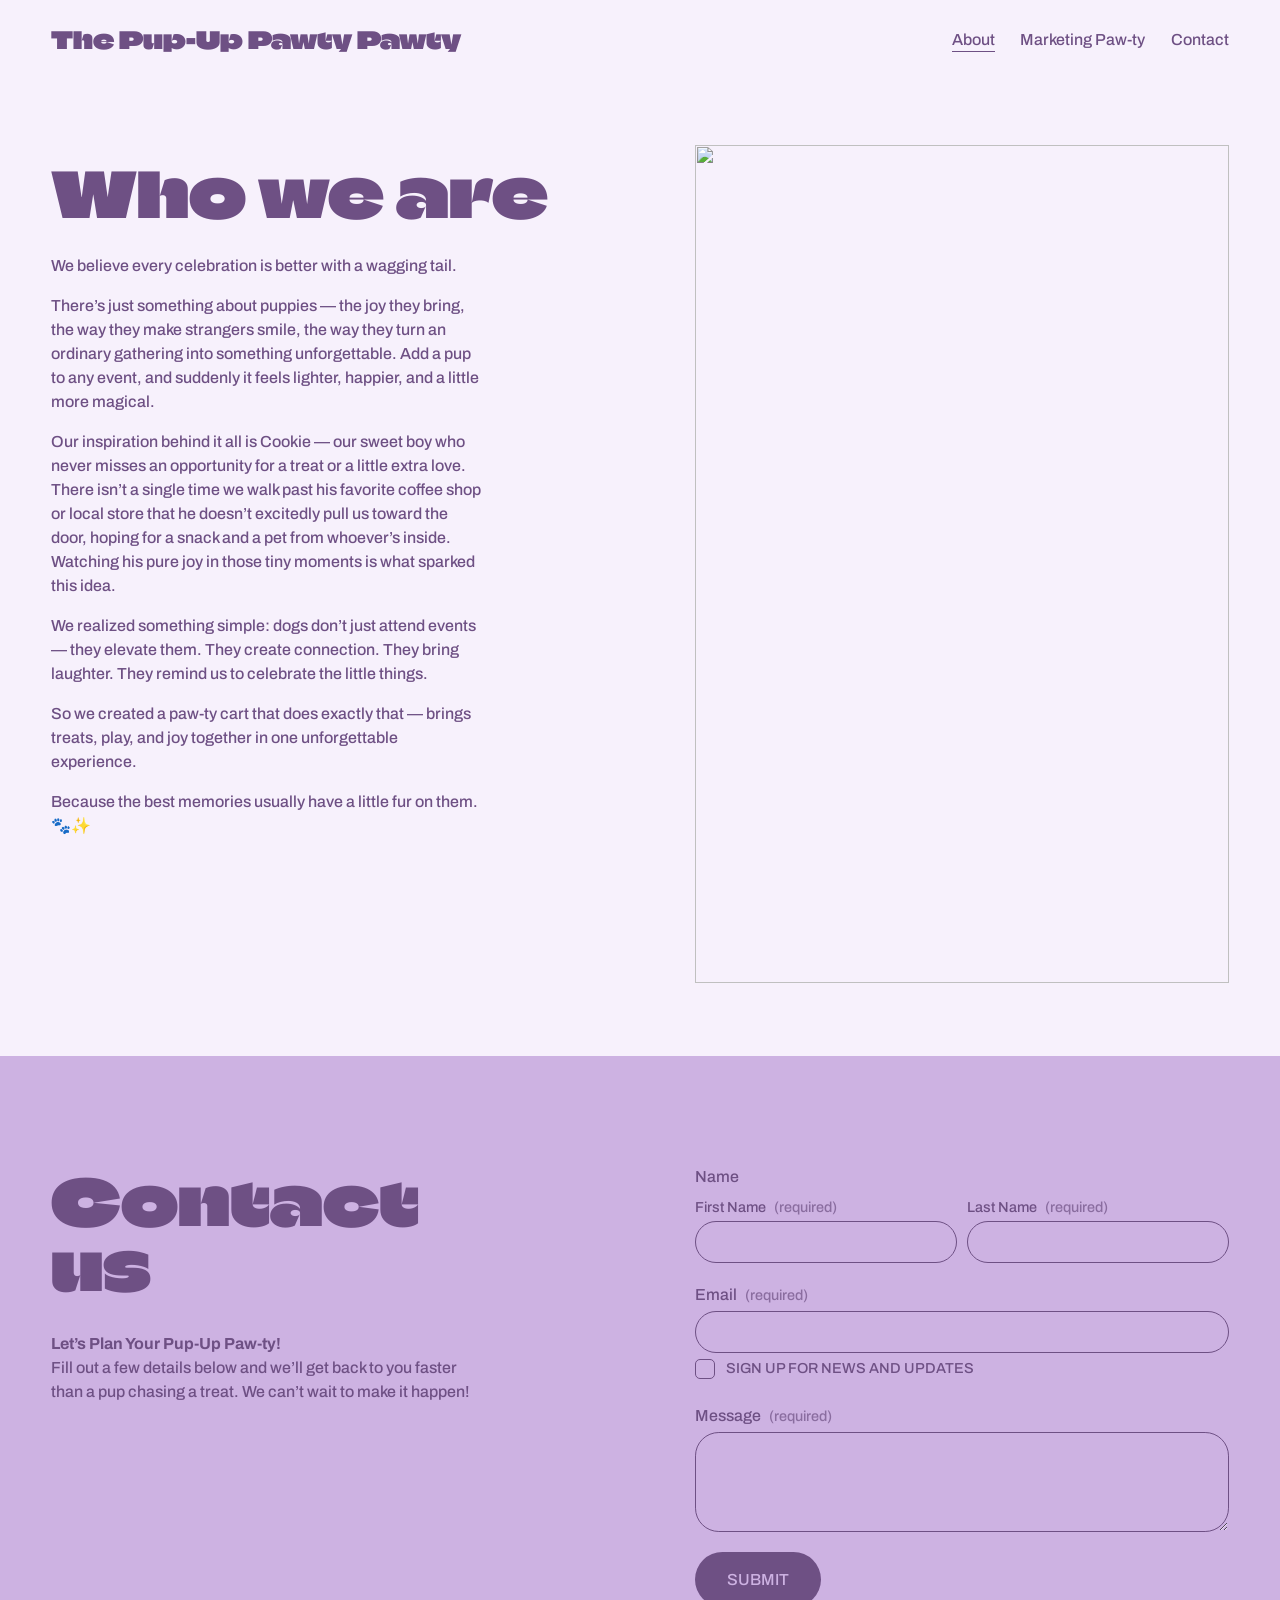
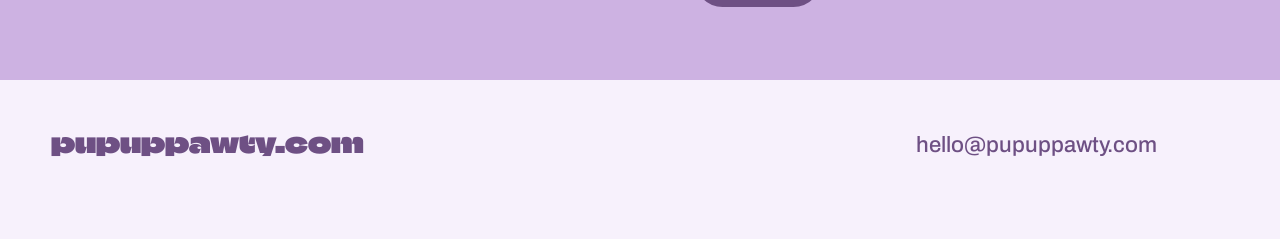
==== about.html @ 46853a44 "update email" ====
<!DOCTYPE html>
<html xmlns:og="http://opengraphprotocol.org/schema/" xmlns:fb="http://www.facebook.com/2008/fbml" lang="en-US" class="yui3-js-enabled js flexbox canvas canvastext webgl no-touch hashchange history draganddrop rgba hsla multiplebgs backgroundsize borderimage borderradius boxshadow textshadow opacity cssanimations csscolumns cssgradients cssreflections csstransforms no-csstransforms3d csstransitions video audio svg inlinesvg svgclippaths" style="scroll-behavior: smooth;">

<head>
  <meta http-equiv="Content-Type" content="text/html; charset=UTF-8">

  <meta name="viewport" content="width=device-width, initial-scale=1">
  <base href=".">

  <title>The Pup-Up Pawty Pawty | About</title>

  <meta property="og:site_name" content="The Pup-Up Pawty Pawty">
  <meta property="og:title" content="The Pup-Up Pawty Pawty | About">
  <meta property="og:url" content="https:/www.popuppawty.com/">
  <meta property="og:type" content="website">
  <meta property="og:description" content="Celebrate your pup with themed parties and packages that include treats, photo experiences, and entertainment. Perfect for memorable dog-friendly celebrations.">
  <meta itemprop="name" content="The Pup-Up Pawty Pawty | About">
  <meta itemprop="url" content="https:/www.popuppawty.com/">
  <meta itemprop="description" content="Celebrate your pup with themed parties and packages that include treats, photo experiences, and entertainment. Perfect for memorable dog-friendly celebrations.">
  <meta name="twitter:title" content="The Pup-Up Pawty Pawty | About">
  <meta name="twitter:url" content="https:/www.popuppawty.com/">
  <meta name="twitter:card" content="summary">
  <meta name="twitter:description" content="Celebrate your pup with themed parties and packages that include treats, photo experiences, and entertainment. Perfect for memorable dog-friendly celebrations.">
  <meta name="description" content="Celebrate your pup with themed parties and packages that include treats, 
photo experiences, and entertainment. Perfect for memorable dog-friendly 
celebrations.">
  <link rel="preconnect" href="https://fonts.googleapis.com">
  <link rel="preconnect" href="https://fonts.gstatic.com" crossorigin>

  <link rel="preconnect" href="https://fonts.gstatic.com/" crossorigin="">
  <link rel="stylesheet" href="https://fonts.googleapis.com/css2?family=Archivo:ital,wght@0,300;0,400;0,500;0,600;0,700;1,400&family=Climate+Crisis&display=swap">

  <link rel="stylesheet" type="text/css" href="css/style.css">
  <style>
    [touch-action="none"] {
      -ms-touch-action: none;
      touch-action: none;
    }

    [touch-action="auto"] {
      -ms-touch-action: auto;
      touch-action: auto;
    }

    [touch-action="pan-x"] {
      -ms-touch-action: pan-x;
      touch-action: pan-x;
    }

    [touch-action="pan-y"] {
      -ms-touch-action: pan-y;
      touch-action: pan-y;
    }

    [touch-action="pan-x pan-y"],
    [touch-action="pan-y pan-x"] {
      -ms-touch-action: pan-x pan-y;
      touch-action: pan-x pan-y;
    }
  </style>
  <link rel="stylesheet" type="text/css" href="original-css/0ad2da7799e592f4-min.en-US.css">
  <style id="forms-grecaptcha-badge-style">
    .grecaptcha-badge {
      visibility: hidden;
    }
  </style>
</head>

<body id="collection-699f78373f9091200d2ad31e" class="tweak-blog-alternating-side-by-side-width-full tweak-blog-alternating-side-by-side-image-aspect-ratio-11-square tweak-blog-alternating-side-by-side-text-alignment-left tweak-blog-alternating-side-by-side-read-more-style-show tweak-blog-alternating-side-by-side-image-text-alignment-middle tweak-blog-alternating-side-by-side-delimiter-bullet tweak-blog-alternating-side-by-side-meta-position-top tweak-blog-alternating-side-by-side-primary-meta-categories tweak-blog-alternating-side-by-side-secondary-meta-date tweak-blog-alternating-side-by-side-excerpt-show form-use-theme-colors form-field-style-outline form-field-shape-pill form-field-border-all form-field-checkbox-type-icon form-field-checkbox-fill-outline form-field-checkbox-color-inverted form-field-checkbox-shape-rounded form-field-checkbox-layout-fit form-field-radio-type-icon form-field-radio-fill-outline form-field-radio-color-inverted form-field-radio-shape-rounded form-field-radio-layout-fit form-field-survey-fill-outline form-field-survey-color-inverted form-field-survey-shape-rounded form-field-hover-focus-outline form-submit-button-style-label  tweak-global-animations-complexity-level-detailed tweak-global-animations-animation-style-fade tweak-global-animations-animation-type-none tweak-global-animations-animation-curve-ease tweak-blog-masonry-width-full tweak-blog-masonry-text-alignment-left tweak-blog-masonry-primary-meta-categories tweak-blog-masonry-secondary-meta-date tweak-blog-masonry-meta-position-top tweak-blog-masonry-read-more-style-show tweak-blog-masonry-delimiter-space tweak-blog-masonry-image-placement-above tweak-blog-masonry-excerpt-show tweak-portfolio-grid-overlay-width-full tweak-portfolio-grid-overlay-height-large tweak-portfolio-grid-overlay-image-aspect-ratio-11-square tweak-portfolio-grid-overlay-text-placement-center tweak-portfolio-grid-overlay-show-text-after-hover image-block-poster-text-alignment-left image-block-card-content-position-center image-block-card-text-alignment-left image-block-overlap-content-position-center image-block-overlap-text-alignment-left image-block-collage-content-position-center image-block-collage-text-alignment-left image-block-stack-text-alignment-left tweak-blog-single-column-width-full tweak-blog-single-column-text-alignment-left tweak-blog-single-column-image-placement-above tweak-blog-single-column-delimiter-bullet tweak-blog-single-column-read-more-style-show tweak-blog-single-column-primary-meta-categories tweak-blog-single-column-secondary-meta-date tweak-blog-single-column-meta-position-top tweak-blog-single-column-content-full-post header-width-full tweak-transparent-header  tweak-fixed-header-style-basic tweak-blog-item-width-medium tweak-blog-item-text-alignment-left tweak-blog-item-meta-position-above-title tweak-blog-item-show-categories tweak-blog-item-show-date   tweak-blog-item-delimiter-bullet tweak-blog-side-by-side-width-full tweak-blog-side-by-side-image-placement-left tweak-blog-side-by-side-image-aspect-ratio-11-square tweak-blog-side-by-side-primary-meta-categories tweak-blog-side-by-side-secondary-meta-date tweak-blog-side-by-side-meta-position-top tweak-blog-side-by-side-text-alignment-left tweak-blog-side-by-side-image-text-alignment-middle tweak-blog-side-by-side-read-more-style-show tweak-blog-side-by-side-delimiter-bullet tweak-blog-side-by-side-excerpt-show primary-button-style-solid primary-button-shape-pill secondary-button-style-outline secondary-button-shape-pill tertiary-button-style-outline tertiary-button-shape-underline tweak-events-stacked-width-full tweak-events-stacked-height-large  tweak-events-stacked-show-thumbnails tweak-events-stacked-thumbnail-size-32-standard tweak-events-stacked-date-style-with-text tweak-events-stacked-show-time tweak-events-stacked-show-location  tweak-events-stacked-show-excerpt  tweak-blog-basic-grid-width-inset tweak-blog-basic-grid-image-aspect-ratio-32-standard tweak-blog-basic-grid-text-alignment-center tweak-blog-basic-grid-delimiter-bullet tweak-blog-basic-grid-image-placement-above tweak-blog-basic-grid-read-more-style-show tweak-blog-basic-grid-primary-meta-categories tweak-blog-basic-grid-secondary-meta-date tweak-blog-basic-grid-excerpt-show tweak-portfolio-grid-basic-width-full tweak-portfolio-grid-basic-height-large tweak-portfolio-grid-basic-image-aspect-ratio-11-square tweak-portfolio-grid-basic-text-alignment-left tweak-portfolio-grid-basic-hover-effect-fade header-overlay-alignment-center tweak-portfolio-index-background-link-format-stacked tweak-portfolio-index-background-width-full tweak-portfolio-index-background-height-large  tweak-portfolio-index-background-vertical-alignment-middle tweak-portfolio-index-background-horizontal-alignment-center tweak-portfolio-index-background-delimiter-none tweak-portfolio-index-background-animation-type-fade tweak-portfolio-index-background-animation-duration-medium tweak-portfolio-hover-follow-layout-inline  tweak-portfolio-hover-follow-delimiter-bullet tweak-portfolio-hover-follow-animation-type-fade tweak-portfolio-hover-follow-animation-duration-fast tweak-portfolio-hover-static-layout-inline tweak-portfolio-hover-static-front tweak-portfolio-hover-static-delimiter-hyphen tweak-portfolio-hover-static-animation-type-fade tweak-portfolio-hover-static-animation-duration-fast hide-opentable-icons opentable-style-dark tweak-product-quick-view-button-style-floating tweak-product-quick-view-button-position-bottom tweak-product-quick-view-lightbox-excerpt-display-truncate tweak-product-quick-view-lightbox-show-arrows tweak-product-quick-view-lightbox-show-close-button tweak-product-quick-view-lightbox-controls-weight-light native-currency-code-usd collection-699f78373f9091200d2ad31e collection-type-page collection-layout-default mobile-style-available sqs-seven-one
      
        
          
            
              
            
          
        
      
     seven-one-global-animations" tabindex="-1" data-animation-state="booted">
  <div id="siteWrapper" class="clearfix site-wrapper">

    <div id="floatingCart" class="floating-cart hidden">
      <a href="#" class="icon icon--stroke icon--fill icon--cart sqs-custom-cart">
        <span class="Cart-inner">




          <svg class="icon icon--cart" width="144" height="125" viewBox="0 0 144 125">
            <path
              d="M4.69551 0.000432948C2.10179 0.000432948 0 2.09856 0 4.68769C0 7.27686 2.10183 9.37496 4.69551 9.37496H23.43C31.2022 28.5892 38.8567 47.8378 46.5654 67.089L39.4737 84.129C38.8799 85.5493 39.0464 87.2634 39.905 88.5418C40.7622 89.8216 42.2856 90.6283 43.8271 90.6232H122.088C124.568 90.658 126.85 88.4129 126.85 85.9359C126.85 83.4589 124.569 81.214 122.088 81.2487H50.8702L54.9305 71.5802L130.306 65.5745C132.279 65.4199 134.064 63.8849 134.512 61.9608L143.903 21.337C144.518 18.6009 142.114 15.6147 139.306 15.624H36.0522L30.9654 2.92939C30.2682 1.21146 28.4698 0 26.612 0L4.69551 0.000432948ZM39.8152 24.9999H133.385L126.097 56.5426L54.7339 62.2067L39.8152 24.9999ZM59.4777 93.75C50.8885 93.75 43.8252 100.801 43.8252 109.375C43.8252 117.949 50.8885 125 59.4777 125C68.0669 125 75.1301 117.949 75.1301 109.375C75.1301 100.801 68.0669 93.75 59.4777 93.75ZM106.433 93.75C97.8436 93.75 90.7803 100.801 90.7803 109.375C90.7803 117.949 97.8436 125 106.433 125C115.022 125 122.085 117.949 122.085 109.375C122.085 100.801 115.022 93.75 106.433 93.75ZM59.4777 103.125C62.9906 103.125 65.7378 105.867 65.7378 109.374C65.7378 112.88 62.9905 115.623 59.4777 115.623C55.9647 115.623 53.2175 112.88 53.2175 109.374C53.2175 105.867 55.9649 103.125 59.4777 103.125ZM106.433 103.125C109.946 103.125 112.693 105.867 112.693 109.374C112.693 112.88 109.946 115.623 106.433 115.623C102.92 115.623 100.173 112.88 100.173 109.374C100.173 105.867 102.92 103.125 106.433 103.125Z">
            </path>
          </svg>


          <div class="legacy-cart icon-cart-quantity">
            <span class="sqs-cart-quantity">0</span>
          </div>
        </span>
      </a>
    </div>















    <header data-test="header" id="header" class="
      
        
          light
        
      
      header theme-col--primary
    " data-section-theme="light" data-controller="Header" data-current-styles="{
&quot;layout&quot;: &quot;navRight&quot;,
&quot;action&quot;: {
&quot;href&quot;: &quot;/appointments&quot;,
&quot;buttonText&quot;: &quot;Book now&quot;,
&quot;newWindow&quot;: false
},
&quot;showSocial&quot;: false,
&quot;socialOptions&quot;: {
&quot;socialBorderShape&quot;: &quot;none&quot;,
&quot;socialBorderStyle&quot;: &quot;outline&quot;,
&quot;socialBorderThickness&quot;: {
&quot;unit&quot;: &quot;px&quot;,
&quot;value&quot;: 1.0
}
},
&quot;menuOverlayAnimation&quot;: &quot;fade&quot;,
&quot;cartStyle&quot;: &quot;text&quot;,
&quot;cartText&quot;: &quot;Cart&quot;,
&quot;showEmptyCartState&quot;: false,
&quot;cartOptions&quot;: {
&quot;iconType&quot;: &quot;stroke-9&quot;,
&quot;cartBorderShape&quot;: &quot;none&quot;,
&quot;cartBorderStyle&quot;: &quot;outline&quot;,
&quot;cartBorderThickness&quot;: {
&quot;unit&quot;: &quot;px&quot;,
&quot;value&quot;: 1.0
}
},
&quot;showButton&quot;: false,
&quot;showCart&quot;: false,
&quot;showAccountLogin&quot;: false,
&quot;headerStyle&quot;: &quot;dynamic&quot;,
&quot;languagePicker&quot;: {
&quot;enabled&quot;: false,
&quot;iconEnabled&quot;: false,
&quot;iconType&quot;: &quot;globe&quot;,
&quot;flagShape&quot;: &quot;shiny&quot;,
&quot;languageFlags&quot;: [ ]
},
&quot;iconOptions&quot;: {
&quot;desktopDropdownIconOptions&quot;: {
&quot;size&quot;: {
&quot;unit&quot;: &quot;em&quot;,
&quot;value&quot;: 1.0
},
&quot;iconSpacing&quot;: {
&quot;unit&quot;: &quot;em&quot;,
&quot;value&quot;: 0.35
},
&quot;strokeWidth&quot;: {
&quot;unit&quot;: &quot;px&quot;,
&quot;value&quot;: 1.0
},
&quot;endcapType&quot;: &quot;square&quot;,
&quot;folderDropdownIcon&quot;: &quot;none&quot;,
&quot;languagePickerIcon&quot;: &quot;openArrowHead&quot;
},
&quot;mobileDropdownIconOptions&quot;: {
&quot;size&quot;: {
&quot;unit&quot;: &quot;em&quot;,
&quot;value&quot;: 1.0
},
&quot;iconSpacing&quot;: {
&quot;unit&quot;: &quot;em&quot;,
&quot;value&quot;: 0.15
},
&quot;strokeWidth&quot;: {
&quot;unit&quot;: &quot;px&quot;,
&quot;value&quot;: 0.5
},
&quot;endcapType&quot;: &quot;square&quot;,
&quot;folderDropdownIcon&quot;: &quot;openArrowHead&quot;,
&quot;languagePickerIcon&quot;: &quot;openArrowHead&quot;
}
},
&quot;mobileOptions&quot;: {
&quot;layout&quot;: &quot;logoLeftNavRight&quot;,
&quot;menuIconOptions&quot;: {
&quot;style&quot;: &quot;doubleLineHamburger&quot;,
&quot;thickness&quot;: {
&quot;unit&quot;: &quot;px&quot;,
&quot;value&quot;: 1.0
}
}
},
&quot;solidOptions&quot;: {
&quot;headerOpacity&quot;: {
&quot;unit&quot;: &quot;%&quot;,
&quot;value&quot;: 100.0
},
&quot;blurBackground&quot;: {
&quot;enabled&quot;: false,
&quot;blurRadius&quot;: {
&quot;unit&quot;: &quot;px&quot;,
&quot;value&quot;: 12.0
}
}
},
&quot;gradientOptions&quot;: {
&quot;gradientType&quot;: &quot;faded&quot;,
&quot;headerOpacity&quot;: {
&quot;unit&quot;: &quot;%&quot;,
&quot;value&quot;: 90.0
},
&quot;blurBackground&quot;: {
&quot;enabled&quot;: false,
&quot;blurRadius&quot;: {
&quot;unit&quot;: &quot;px&quot;,
&quot;value&quot;: 12.0
}
}
},
&quot;dropShadowOptions&quot;: {
&quot;enabled&quot;: false,
&quot;blur&quot;: {
&quot;unit&quot;: &quot;px&quot;,
&quot;value&quot;: 12.0
},
&quot;spread&quot;: {
&quot;unit&quot;: &quot;px&quot;,
&quot;value&quot;: 0.0
},
&quot;distance&quot;: {
&quot;unit&quot;: &quot;px&quot;,
&quot;value&quot;: 12.0
}
},
&quot;borderOptions&quot;: {
&quot;enabled&quot;: false,
&quot;position&quot;: &quot;allSides&quot;,
&quot;thickness&quot;: {
&quot;unit&quot;: &quot;px&quot;,
&quot;value&quot;: 4.0
}
},
&quot;showPromotedElement&quot;: false,
&quot;buttonVariant&quot;: &quot;primary&quot;,
&quot;blurBackground&quot;: {
&quot;enabled&quot;: false,
&quot;blurRadius&quot;: {
&quot;unit&quot;: &quot;px&quot;,
&quot;value&quot;: 12.0
}
},
&quot;headerOpacity&quot;: {
&quot;unit&quot;: &quot;%&quot;,
&quot;value&quot;: 100.0
}
}" data-section-id="header" data-header-style="dynamic" data-language-picker="{
&quot;enabled&quot;: false,
&quot;iconEnabled&quot;: false,
&quot;iconType&quot;: &quot;globe&quot;,
&quot;flagShape&quot;: &quot;shiny&quot;,
&quot;languageFlags&quot;: [ ]
}" data-first-focusable-element="" tabindex="-1" style="
      
      
      
      
      
      
    " data-controllers-bound="Header">
      <svg style="display:none" viewBox="0 0 22 22" xmlns="http://www.w3.org/2000/svg">
        <symbol id="circle">
          <path d="M11.5 17C14.5376 17 17 14.5376 17 11.5C17 8.46243 14.5376 6 11.5 6C8.46243 6 6 8.46243 6 11.5C6 14.5376 8.46243 17 11.5 17Z" fill="none"></path>
        </symbol>

        <symbol id="circleFilled">
          <path d="M11.5 17C14.5376 17 17 14.5376 17 11.5C17 8.46243 14.5376 6 11.5 6C8.46243 6 6 8.46243 6 11.5C6 14.5376 8.46243 17 11.5 17Z"></path>
        </symbol>

        <symbol id="dash">
          <path d="M11 11H19H3"></path>
        </symbol>

        <symbol id="squareFilled">
          <rect x="6" y="6" width="11" height="11"></rect>
        </symbol>

        <symbol id="square">
          <rect x="7" y="7" width="9" height="9" fill="none" stroke="inherit"></rect>
        </symbol>

        <symbol id="plus">
          <path d="M11 3V19"></path>
          <path d="M19 11L3 11"></path>
        </symbol>

        <symbol id="closedArrow">
          <path d="M11 11V2M11 18.1797L17 11.1477L5 11.1477L11 18.1797Z" fill="none"></path>
        </symbol>

        <symbol id="closedArrowFilled">
          <path d="M11 11L11 2" stroke="inherit" fill="none"></path>
          <path fill-rule="evenodd" clip-rule="evenodd" d="M2.74695 9.38428L19.038 9.38428L10.8925 19.0846L2.74695 9.38428Z" stroke-width="1"></path>
        </symbol>

        <symbol id="closedArrowHead" viewBox="0 0 22 22" xmlns="http://www.w3.org/2000/symbol">
          <path d="M18 7L11 15L4 7L18 7Z" fill="none" stroke="inherit"></path>
        </symbol>


        <symbol id="closedArrowHeadFilled" viewBox="0 0 22 22" xmlns="http://www.w3.org/2000/symbol">
          <path d="M18.875 6.5L11 15.5L3.125 6.5L18.875 6.5Z"></path>
        </symbol>

        <symbol id="openArrow">
          <path d="M11 18.3591L11 3" stroke="inherit" fill="none"></path>
          <path d="M18 11.5L11 18.5L4 11.5" stroke="inherit" fill="none"></path>
        </symbol>

        <symbol id="openArrowHead">
          <path d="M18 7L11 14L4 7" fill="none"></path>
        </symbol>

        <symbol id="pinchedArrow">
          <path d="M11 17.3591L11 2" fill="none"></path>
          <path d="M2 11C5.85455 12.2308 8.81818 14.9038 11 18C13.1818 14.8269 16.1455 12.1538 20 11" fill="none"></path>
        </symbol>

        <symbol id="pinchedArrowFilled">
          <path d="M11.05 10.4894C7.04096 8.73759 1.05005 8 1.05005 8C6.20459 11.3191 9.41368 14.1773 11.05 21C12.6864 14.0851 15.8955 11.227 21.05 8C21.05 8 15.0591 8.73759 11.05 10.4894Z" stroke-width="1"></path>
          <path d="M11 11L11 1" fill="none"></path>
        </symbol>

        <symbol id="pinchedArrowHead">
          <path d="M2 7.24091C5.85455 8.40454 8.81818 10.9318 11 13.8591C13.1818 10.8591 16.1455 8.33181 20 7.24091" fill="none"></path>
        </symbol>

        <symbol id="pinchedArrowHeadFilled">
          <path d="M11.05 7.1591C7.04096 5.60456 1.05005 4.95001 1.05005 4.95001C6.20459 7.89547 9.41368 10.4318 11.05 16.4864C12.6864 10.35 15.8955 7.81365 21.05 4.95001C21.05 4.95001 15.0591 5.60456 11.05 7.1591Z"></path>
        </symbol>

      </svg>

      <div class="sqs-announcement-bar-dropzone"></div>

      <div class="header-announcement-bar-wrapper">

        <a href="./about.html#page" class="header-skip-link sqs-button-element--primary">
          Skip to Content
        </a>



        <style>
          @supports (-webkit-backdrop-filter: none) or (backdrop-filter: none) {
            .header-blur-background {}
          }
        </style>
        <div class="header-border" data-header-style="dynamic" data-header-border="false" data-test="header-border" style="




"></div>
        <div class="header-dropshadow" data-header-style="dynamic" data-header-dropshadow="false" data-test="header-dropshadow" style=""></div>



        <div class="header-inner container--fluid
        
        
        
         header-mobile-layout-logo-left-nav-right
        
        
        
        
        
        
         header-layout-nav-right
        
        
        
        
        
        
        
        
        " data-test="header-inner">
          <!-- Background -->
          <div class="header-background theme-bg--primary"></div>

          <div class="header-display-desktop" data-content-field="site-title">













            <!-- Social -->



            <!-- Title and nav wrapper -->
            <div class="header-title-nav-wrapper">






              <!-- Title -->

              <div class="
                      header-title
                      
                    " data-animation-role="header-element">

                <div class="header-title-text">
                  <a id="site-title" href="./index.html" data-animation-role="header-element">The Pup-Up Pawty Pawty</a>
                </div>


              </div>



              <!-- Nav -->
              <div class="header-nav">
                <div class="header-nav-wrapper">
                  <nav class="header-nav-list">




                    <div class="header-nav-item header-nav-item--collection header-nav-item--active">
                      <a href="./about.html" data-animation-role="header-element" aria-current="page">
                        About
                      </a>
                    </div>






                    <div class="header-nav-item header-nav-item--collection">
                      <a href="./marketing.html" data-animation-role="header-element">
                        Marketing Paw-ty
                      </a>
                    </div>






                    <div class="header-nav-item header-nav-item--collection">
                      <a href="./contact.html" data-animation-role="header-element">
                        Contact
                      </a>
                    </div>






                  </nav>
                </div>
              </div>


            </div>


            <!-- Actions -->
            <div class="header-actions header-actions--right">











              <div class="showOnMobile">

              </div>


              <div class="showOnDesktop">

              </div>


            </div>




            <style>
              .top-bun,
              .patty,
              .bottom-bun {
                height: 1px;
              }
            </style>

            <!-- Burger -->
            <div class="header-burger

  menu-overlay-does-not-have-visible-non-navigation-items


  
  no-actions
  
" data-animation-role="header-element">
              <button class="header-burger-btn burger" data-test="header-burger">
                <span class="js-header-burger-open-title visually-hidden">Open Menu</span>
                <span hidden="" class="js-header-burger-close-title visually-hidden">Close Menu</span>
                <div class="burger-box">
                  <div class="burger-inner header-menu-icon-doubleLineHamburger">
                    <div class="top-bun"></div>
                    <div class="patty"></div>
                    <div class="bottom-bun"></div>
                  </div>
                </div>
              </button>
            </div>







          </div>
          <div class="header-display-mobile" data-content-field="site-title">


            <!-- Social -->



            <!-- Title and nav wrapper -->
            <div class="header-title-nav-wrapper">






              <!-- Title -->

              <div class="
                      header-title
                      
                    " data-animation-role="header-element">

                <div class="header-title-text">
                  <a id="site-title" href="./index.html" data-animation-role="header-element">The Pup-Up Pawty Pawty</a>
                </div>


              </div>



              <!-- Nav -->
              <div class="header-nav">
                <div class="header-nav-wrapper">
                  <nav class="header-nav-list">




                    <div class="header-nav-item header-nav-item--collection header-nav-item--active">
                      <a href="./about.html" data-animation-role="header-element" aria-current="page">
                        About
                      </a>
                    </div>






                    <div class="header-nav-item header-nav-item--collection">
                      <a href="./marketing.html" data-animation-role="header-element">
                        Marketing Paw-ty
                      </a>
                    </div>






                    <div class="header-nav-item header-nav-item--collection">
                      <a href="./contact.html" data-animation-role="header-element">
                        Contact
                      </a>
                    </div>






                  </nav>
                </div>
              </div>


            </div>


            <!-- Actions -->
            <div class="header-actions header-actions--right">











              <div class="showOnMobile">

              </div>


              <div class="showOnDesktop">

              </div>


            </div>




            <style>
              .top-bun,
              .patty,
              .bottom-bun {
                height: 1px;
              }
            </style>

            <!-- Burger -->
            <div class="header-burger

  menu-overlay-does-not-have-visible-non-navigation-items


  
  no-actions
  
" data-animation-role="header-element">
              <button class="header-burger-btn burger" data-test="header-burger">
                <span class="js-header-burger-open-title visually-hidden">Open Menu</span>
                <span hidden="" class="js-header-burger-close-title visually-hidden">Close Menu</span>
                <div class="burger-box">
                  <div class="burger-inner header-menu-icon-doubleLineHamburger">
                    <div class="top-bun"></div>
                    <div class="patty"></div>
                    <div class="bottom-bun"></div>
                  </div>
                </div>
              </button>
            </div>






          </div>
        </div>
      </div>
      <!-- (Mobile) Menu Navigation -->
      <div class="header-menu header-menu--folder-list
      
      
      
      
      
      " data-section-theme="" data-current-styles="{
&quot;layout&quot;: &quot;navRight&quot;,
&quot;action&quot;: {
&quot;href&quot;: &quot;/appointments&quot;,
&quot;buttonText&quot;: &quot;Book now&quot;,
&quot;newWindow&quot;: false
},
&quot;showSocial&quot;: false,
&quot;socialOptions&quot;: {
&quot;socialBorderShape&quot;: &quot;none&quot;,
&quot;socialBorderStyle&quot;: &quot;outline&quot;,
&quot;socialBorderThickness&quot;: {
&quot;unit&quot;: &quot;px&quot;,
&quot;value&quot;: 1.0
}
},
&quot;menuOverlayAnimation&quot;: &quot;fade&quot;,
&quot;cartStyle&quot;: &quot;text&quot;,
&quot;cartText&quot;: &quot;Cart&quot;,
&quot;showEmptyCartState&quot;: false,
&quot;cartOptions&quot;: {
&quot;iconType&quot;: &quot;stroke-9&quot;,
&quot;cartBorderShape&quot;: &quot;none&quot;,
&quot;cartBorderStyle&quot;: &quot;outline&quot;,
&quot;cartBorderThickness&quot;: {
&quot;unit&quot;: &quot;px&quot;,
&quot;value&quot;: 1.0
}
},
&quot;showButton&quot;: false,
&quot;showCart&quot;: false,
&quot;showAccountLogin&quot;: false,
&quot;headerStyle&quot;: &quot;dynamic&quot;,
&quot;languagePicker&quot;: {
&quot;enabled&quot;: false,
&quot;iconEnabled&quot;: false,
&quot;iconType&quot;: &quot;globe&quot;,
&quot;flagShape&quot;: &quot;shiny&quot;,
&quot;languageFlags&quot;: [ ]
},
&quot;iconOptions&quot;: {
&quot;desktopDropdownIconOptions&quot;: {
&quot;size&quot;: {
&quot;unit&quot;: &quot;em&quot;,
&quot;value&quot;: 1.0
},
&quot;iconSpacing&quot;: {
&quot;unit&quot;: &quot;em&quot;,
&quot;value&quot;: 0.35
},
&quot;strokeWidth&quot;: {
&quot;unit&quot;: &quot;px&quot;,
&quot;value&quot;: 1.0
},
&quot;endcapType&quot;: &quot;square&quot;,
&quot;folderDropdownIcon&quot;: &quot;none&quot;,
&quot;languagePickerIcon&quot;: &quot;openArrowHead&quot;
},
&quot;mobileDropdownIconOptions&quot;: {
&quot;size&quot;: {
&quot;unit&quot;: &quot;em&quot;,
&quot;value&quot;: 1.0
},
&quot;iconSpacing&quot;: {
&quot;unit&quot;: &quot;em&quot;,
&quot;value&quot;: 0.15
},
&quot;strokeWidth&quot;: {
&quot;unit&quot;: &quot;px&quot;,
&quot;value&quot;: 0.5
},
&quot;endcapType&quot;: &quot;square&quot;,
&quot;folderDropdownIcon&quot;: &quot;openArrowHead&quot;,
&quot;languagePickerIcon&quot;: &quot;openArrowHead&quot;
}
},
&quot;mobileOptions&quot;: {
&quot;layout&quot;: &quot;logoLeftNavRight&quot;,
&quot;menuIconOptions&quot;: {
&quot;style&quot;: &quot;doubleLineHamburger&quot;,
&quot;thickness&quot;: {
&quot;unit&quot;: &quot;px&quot;,
&quot;value&quot;: 1.0
}
}
},
&quot;solidOptions&quot;: {
&quot;headerOpacity&quot;: {
&quot;unit&quot;: &quot;%&quot;,
&quot;value&quot;: 100.0
},
&quot;blurBackground&quot;: {
&quot;enabled&quot;: false,
&quot;blurRadius&quot;: {
&quot;unit&quot;: &quot;px&quot;,
&quot;value&quot;: 12.0
}
}
},
&quot;gradientOptions&quot;: {
&quot;gradientType&quot;: &quot;faded&quot;,
&quot;headerOpacity&quot;: {
&quot;unit&quot;: &quot;%&quot;,
&quot;value&quot;: 90.0
},
&quot;blurBackground&quot;: {
&quot;enabled&quot;: false,
&quot;blurRadius&quot;: {
&quot;unit&quot;: &quot;px&quot;,
&quot;value&quot;: 12.0
}
}
},
&quot;dropShadowOptions&quot;: {
&quot;enabled&quot;: false,
&quot;blur&quot;: {
&quot;unit&quot;: &quot;px&quot;,
&quot;value&quot;: 12.0
},
&quot;spread&quot;: {
&quot;unit&quot;: &quot;px&quot;,
&quot;value&quot;: 0.0
},
&quot;distance&quot;: {
&quot;unit&quot;: &quot;px&quot;,
&quot;value&quot;: 12.0
}
},
&quot;borderOptions&quot;: {
&quot;enabled&quot;: false,
&quot;position&quot;: &quot;allSides&quot;,
&quot;thickness&quot;: {
&quot;unit&quot;: &quot;px&quot;,
&quot;value&quot;: 4.0
}
},
&quot;showPromotedElement&quot;: false,
&quot;buttonVariant&quot;: &quot;primary&quot;,
&quot;blurBackground&quot;: {
&quot;enabled&quot;: false,
&quot;blurRadius&quot;: {
&quot;unit&quot;: &quot;px&quot;,
&quot;value&quot;: 12.0
}
},
&quot;headerOpacity&quot;: {
&quot;unit&quot;: &quot;%&quot;,
&quot;value&quot;: 100.0
}
}" data-section-id="overlay-nav" data-show-account-login="false" data-test="header-menu" style="padding-top: 108.766px;">
        <div class="header-menu-bg theme-bg--primary"></div>
        <div class="header-menu-nav">
          <nav class="header-menu-nav-list">

            <div data-folder="root" class="header-menu-nav-folder header-menu-nav-folder--active">
              <div class="header-menu-nav-folder-content">
                <!-- Menu Navigation -->
                <div class="header-menu-nav-wrapper">





                  <div class="container header-menu-nav-item header-menu-nav-item--collection header-menu-nav-item--active">
                    <a href="./about.html" aria-current="page">
                      <div class="header-menu-nav-item-content">
                        About
                      </div>
                    </a>
                  </div>







                  <div class="container header-menu-nav-item header-menu-nav-item--collection">
                    <a href="./marketing.html">
                      <div class="header-menu-nav-item-content">
                        Marketing Paw-ty
                      </div>
                    </a>
                  </div>







                  <div class="container header-menu-nav-item header-menu-nav-item--collection">
                    <a href="./contact.html">
                      <div class="header-menu-nav-item-content">
                        Contact
                      </div>
                    </a>
                  </div>





                </div>




              </div>



            </div>
          </nav>
        </div>
      </div>
    </header>




    <main id="page" class="container" role="main">



      <article class="sections" id="sections" data-page-sections="699f78373f9091200d2ad31d">


















        <section data-test="page-section" data-section-theme="light" class="page-section 
    
      full-bleed-section
      layout-engine-section
    
    background-width--full-bleed
    
      
        section-height--custom
      
    
    
      content-width--wide
    
    horizontal-alignment--center
    vertical-alignment--middle
    
      
    
    
    light" data-section-id="699f78393f9091200d2ad4d9" data-controller="SectionWrapperController" data-current-styles="{
&quot;imageOverlayOpacity&quot;: 0.15,
&quot;backgroundWidth&quot;: &quot;background-width--full-bleed&quot;,
&quot;sectionHeight&quot;: &quot;section-height--custom&quot;,
&quot;customSectionHeight&quot;: 0,
&quot;horizontalAlignment&quot;: &quot;horizontal-alignment--center&quot;,
&quot;verticalAlignment&quot;: &quot;vertical-alignment--middle&quot;,
&quot;contentWidth&quot;: &quot;content-width--wide&quot;,
&quot;customContentWidth&quot;: 50,
&quot;sectionTheme&quot;: &quot;light&quot;,
&quot;sectionAnimation&quot;: &quot;none&quot;,
&quot;backgroundMode&quot;: &quot;image&quot;
}" data-current-context="{
&quot;video&quot;: {
&quot;playbackSpeed&quot;: 0.5,
&quot;filter&quot;: 1,
&quot;filterStrength&quot;: 0,
&quot;zoom&quot;: 0,
&quot;videoSourceProvider&quot;: &quot;none&quot;
},
&quot;backgroundImageId&quot;: null,
&quot;backgroundMediaEffect&quot;: {
&quot;type&quot;: &quot;none&quot;
},
&quot;divider&quot;: {
&quot;enabled&quot;: false
},
&quot;typeName&quot;: null
}" data-animation="none" data-fluid-engine-section="" data-sqsp-section="fluid-engine" data-controllers-bound="SectionWrapperController" style="padding-top: 108.766px;" id="yui_3_17_2_1_1772562720437_79" data-active="true">
          <div class="section-border">
            <div class="section-background">



            </div>
          </div>
          <div class="content-wrapper" style="
      
        
          
          
          padding-top: calc(0vmax / 10); padding-bottom: calc(0vmax / 10);
        
      
    " id="yui_3_17_2_1_1772562720437_78">
            <div class="content" id="yui_3_17_2_1_1772562720437_77">










              <div data-fluid-engine="true" id="yui_3_17_2_1_1772562720437_76">
                <style>
                  .fe-699f78393f9091200d2ad4d6 {
                    --grid-gutter: calc(var(--sqs-mobile-site-gutter, 6vw) - 11.0px);
                    --cell-max-width: calc((var(--sqs-site-max-width, 1500px) - (11.0px * (8 - 1))) / 8);

                    display: grid;
                    position: relative;
                    grid-area: 1/1/-1/-1;
                    grid-template-rows: repeat(28, minmax(24px, auto));
                    grid-template-columns:
                      minmax(var(--grid-gutter), 1fr) repeat(8, minmax(0, var(--cell-max-width))) minmax(var(--grid-gutter), 1fr);
                    row-gap: 11.0px;
                    column-gap: 11.0px;
                    overflow-x: hidden;
                    overflow-x: clip;
                  }

                  @media (min-width: 768px) {
                    .background-width--inset .fe-699f78393f9091200d2ad4d6 {
                      --inset-padding: calc(var(--sqs-site-gutter) * 2);
                    }

                    .fe-699f78393f9091200d2ad4d6 {
                      --grid-gutter: calc(var(--sqs-site-gutter, 4vw) - 11.0px);
                      --cell-max-width: calc((var(--sqs-site-max-width, 1500px) - (11.0px * (24 - 1))) / 24);
                      --inset-padding: 0vw;

                      --row-height-scaling-factor: 0.0215;
                      --container-width: min(var(--sqs-site-max-width, 1500px), calc(100vw - var(--sqs-site-gutter, 4vw) * 2 - var(--inset-padding)));

                      grid-template-rows: repeat(23, minmax(calc(var(--container-width) * var(--row-height-scaling-factor)), auto));
                      grid-template-columns:
                        minmax(var(--grid-gutter), 1fr) repeat(24, minmax(0, var(--cell-max-width))) minmax(var(--grid-gutter), 1fr);
                    }
                  }


                  .fe-block-f3562a53f9fb3f1693b3 {
                    grid-area: 3/2/5/10;
                    z-index: 2;

                    @media (max-width: 767px) {}
                  }

                  .fe-block-f3562a53f9fb3f1693b3 .sqs-block {
                    justify-content: flex-start;
                  }

                  .fe-block-f3562a53f9fb3f1693b3 .sqs-block-alignment-wrapper {
                    align-items: flex-start;
                  }

                  @media (min-width: 768px) {
                    .fe-block-f3562a53f9fb3f1693b3 {
                      grid-area: 2/2/5/14;
                      z-index: 2;




                    }

                    .fe-block-f3562a53f9fb3f1693b3 .sqs-block {
                      justify-content: center;
                    }

                    .fe-block-f3562a53f9fb3f1693b3 .sqs-block-alignment-wrapper {
                      align-items: center;
                    }
                  }

                  .fe-block-b8a14da3b678841e43fe {
                    grid-area: 5/2/13/10;
                    z-index: 3;

                    @media (max-width: 767px) {}
                  }

                  .fe-block-b8a14da3b678841e43fe .sqs-block {
                    justify-content: flex-start;
                  }

                  .fe-block-b8a14da3b678841e43fe .sqs-block-alignment-wrapper {
                    align-items: flex-start;
                  }

                  @media (min-width: 768px) {
                    .fe-block-b8a14da3b678841e43fe {
                      grid-area: 5/2/18/11;
                      z-index: 3;




                    }

                    .fe-block-b8a14da3b678841e43fe .sqs-block {
                      justify-content: flex-start;
                    }

                    .fe-block-b8a14da3b678841e43fe .sqs-block-alignment-wrapper {
                      align-items: flex-start;
                    }
                  }

                  .fe-block-71acb8c8df18eff4d198 {
                    grid-area: 14/2/28/10;
                    z-index: 1;

                    @media (max-width: 767px) {}
                  }

                  .fe-block-71acb8c8df18eff4d198 .sqs-block {
                    justify-content: center;
                  }

                  .fe-block-71acb8c8df18eff4d198 .sqs-block-alignment-wrapper {
                    align-items: center;
                  }

                  @media (min-width: 768px) {
                    .fe-block-71acb8c8df18eff4d198 {
                      grid-area: 2/15/22/26;
                      z-index: 1;




                    }

                    .fe-block-71acb8c8df18eff4d198 .sqs-block {
                      justify-content: center;
                    }

                    .fe-block-71acb8c8df18eff4d198 .sqs-block-alignment-wrapper {
                      align-items: center;
                    }
                  }
                </style>
                <div class="fluid-engine fe-699f78393f9091200d2ad4d6" id="yui_3_17_2_1_1772562720437_75">
                  <div class="fe-block fe-block-f3562a53f9fb3f1693b3" style="mix-blend-mode: normal;">
                    <div class="sqs-block html-block sqs-block-html" data-blend-mode="NORMAL" data-block-type="2" data-border-radii="{&quot;topLeft&quot;:{&quot;unit&quot;:&quot;px&quot;,&quot;value&quot;:0.0},&quot;topRight&quot;:{&quot;unit&quot;:&quot;px&quot;,&quot;value&quot;:0.0},&quot;bottomLeft&quot;:{&quot;unit&quot;:&quot;px&quot;,&quot;value&quot;:0.0},&quot;bottomRight&quot;:{&quot;unit&quot;:&quot;px&quot;,&quot;value&quot;:0.0}}" data-sqsp-block="text"
                      id="block-f3562a53f9fb3f1693b3">
                      <div class="sqs-block-content">

                        <div class="sqs-html-content" data-sqsp-text-block-content="">
                          <h1 style="white-space:pre-wrap;">Who we are</h1>
                        </div>

























                      </div>
                    </div>
                  </div>
                  <div class="fe-block fe-block-b8a14da3b678841e43fe" style="mix-blend-mode: normal;">
                    <div class="sqs-block html-block sqs-block-html" data-blend-mode="NORMAL" data-block-type="2" data-border-radii="{&quot;topLeft&quot;:{&quot;unit&quot;:&quot;px&quot;,&quot;value&quot;:0.0},&quot;topRight&quot;:{&quot;unit&quot;:&quot;px&quot;,&quot;value&quot;:0.0},&quot;bottomLeft&quot;:{&quot;unit&quot;:&quot;px&quot;,&quot;value&quot;:0.0},&quot;bottomRight&quot;:{&quot;unit&quot;:&quot;px&quot;,&quot;value&quot;:0.0}}" data-sqsp-block="text"
                      id="block-b8a14da3b678841e43fe">
                      <div class="sqs-block-content">

                        <div class="sqs-html-content" data-sqsp-text-block-content="">
                          <p class="" style="white-space:pre-wrap;">We believe every celebration is better with a wagging tail.</p>
                          <p class="" style="white-space:pre-wrap;">There’s just something about puppies — the joy they bring, the way they make strangers smile, the way they turn an ordinary gathering into something unforgettable. Add a pup to any event, and suddenly it feels lighter, happier, and a little more magical.</p>
                          <p class="" style="white-space:pre-wrap;">Our inspiration behind it all is Cookie — our sweet boy who never misses an opportunity for a treat or a little extra love. There isn’t a single time we walk past his favorite coffee shop or local store that he doesn’t excitedly pull us toward the door, hoping for a snack and a pet from whoever’s inside. Watching his pure joy in those tiny moments is what sparked this idea.</p>
                          <p class="" style="white-space:pre-wrap;">We realized something simple: dogs don’t just attend events — they elevate them. They create connection. They bring laughter. They remind us to celebrate the little things.</p>
                          <p class="" style="white-space:pre-wrap;">So we created a paw-ty cart that does exactly that — brings treats, play, and joy together in one unforgettable experience.</p>
                          <p class="" style="white-space:pre-wrap;">Because the best memories usually have a little fur on them. 🐾✨</p>
                        </div>

























                      </div>
                    </div>
                  </div>
                  <div class="fe-block fe-block-71acb8c8df18eff4d198" id="yui_3_17_2_1_1772562720437_74">
                    <div class="sqs-block website-component-block sqs-block-website-component sqs-block-image image-block sqs-text-ready" data-aspect-ratio="126.71353251318102" data-block-css="[&quot;https://definitions.sqspcdn.com/website-component-definition/static-assets/website.components.imageFluid/8c179997-e4e4-4e28-90f2-63187033e545_240/website.components.imageFluid.styles.css&quot;]"
                      data-block-scripts="[&quot;https://definitions.sqspcdn.com/website-component-definition/static-assets/website.components.imageFluid/8c179997-e4e4-4e28-90f2-63187033e545_240/website.components.imageFluid.shared.constants.js&quot;,&quot;https://definitions.sqspcdn.com/website-component-definition/static-assets/website.components.imageFluid/8c179997-e4e4-4e28-90f2-63187033e545_240/748.js&quot;,&quot;https://definitions.sqspcdn.com/website-component-definition/static-assets/website.components.imageFluid/8c179997-e4e4-4e28-90f2-63187033e545_240/8018.js&quot;,&quot;https://definitions.sqspcdn.com/website-component-definition/static-assets/website.components.imageFluid/8c179997-e4e4-4e28-90f2-63187033e545_240/9882.js&quot;,&quot;https://definitions.sqspcdn.com/website-component-definition/static-assets/website.components.imageFluid/8c179997-e4e4-4e28-90f2-63187033e545_240/image-effect-film-grain.js&quot;,&quot;https://definitions.sqspcdn.com/website-component-definition/static-assets/website.components.imageFluid/8c179997-e4e4-4e28-90f2-63187033e545_240/image-effect-liquid.js&quot;,&quot;https://definitions.sqspcdn.com/website-component-definition/static-assets/website.components.imageFluid/8c179997-e4e4-4e28-90f2-63187033e545_240/image-effect-parallax.js&quot;,&quot;https://definitions.sqspcdn.com/website-component-definition/static-assets/website.components.imageFluid/8c179997-e4e4-4e28-90f2-63187033e545_240/image-effect-refracted-circles.js&quot;,&quot;https://definitions.sqspcdn.com/website-component-definition/static-assets/website.components.imageFluid/8c179997-e4e4-4e28-90f2-63187033e545_240/image-effect-refracted-lines.js&quot;,&quot;https://definitions.sqspcdn.com/website-component-definition/static-assets/website.components.imageFluid/8c179997-e4e4-4e28-90f2-63187033e545_240/website.components.imageFluid.visitor.js&quot;]"
                      data-block-type="1337" data-definition-name="website.components.imageFluid" data-sqsp-block="image" id="block-71acb8c8df18eff4d198">
                      <div class="sqs-block-content" id="yui_3_17_2_1_1772562720437_73" style="height: 100%; width: 100%;">















                        <div class="fluid-image-component-root image-block-outer-wrapper design-layout-fluid image-position-center combination-animation-site-default individual-animation-site-default } animation-loaded" data-component-id="71acb8c8df18eff4d198" data-test="image-block-fluid-outer-wrapper" data-is-image-stretched="true" data-is-mask-applied="false" data-media-focal-point="0.5,0.5"
                          style="--image-component-focal-point: 50% 50%; --image-component-object-fit: cover; --image-component-overlay-opacity: 0; --image-component-overlay-blend-mode: normal; --image-component-container-height: 100%; --image-component-container-width: 100%;" id="yui_3_17_2_1_1772562720437_72">
                          <div class="fluid-image-animation-wrapper sqs-image sqs-block-alignment-wrapper" data-animation-role="image" id="yui_3_17_2_1_1772562720437_71">
                            <div class="fluid-image-container sqs-image-content js-image-container" style="overflow: hidden;-webkit-mask-image: -webkit-radial-gradient(white, black);" data-sqsp-image-block-image-container="" id="yui_3_17_2_1_1772562720437_70">







                              <div class="js-content-mode-element content-fill" id="yui_3_17_2_1_1772562720437_66">







                                <img data-stretch="true" data-src="https://images.squarespace-cdn.com/content/v1/699f7712ff33dc1f9a519bb1/3db03286-c7a8-4be4-b9fe-525bbf210700/cookie.jpg" data-image="https://images.squarespace-cdn.com/content/v1/699f7712ff33dc1f9a519bb1/3db03286-c7a8-4be4-b9fe-525bbf210700/cookie.jpg" data-image-dimensions="1206x1513" data-image-focal-point="0.5,0.5" data-sqsp-image-block-image="" alt="" data-licensed-asset-preview="false" data-load="false"
                                  elementtiming="system-image-block" src="./About _ Bring Joy and Fun — Book a Pup-Event Today! — The Pup-Up Pawty Pawty_files/cookie.jpg" width="1206" height="1513" sizes="100vw" style="display:block;object-position: var(--image-component-focal-point);object-fit: var(--image-component-object-fit);"
                                  srcset="https://images.squarespace-cdn.com/content/v1/699f7712ff33dc1f9a519bb1/3db03286-c7a8-4be4-b9fe-525bbf210700/cookie.jpg?format=100w 100w, https://images.squarespace-cdn.com/content/v1/699f7712ff33dc1f9a519bb1/3db03286-c7a8-4be4-b9fe-525bbf210700/cookie.jpg?format=300w 300w, https://images.squarespace-cdn.com/content/v1/699f7712ff33dc1f9a519bb1/3db03286-c7a8-4be4-b9fe-525bbf210700/cookie.jpg?format=500w 500w, https://images.squarespace-cdn.com/content/v1/699f7712ff33dc1f9a519bb1/3db03286-c7a8-4be4-b9fe-525bbf210700/cookie.jpg?format=750w 750w, https://images.squarespace-cdn.com/content/v1/699f7712ff33dc1f9a519bb1/3db03286-c7a8-4be4-b9fe-525bbf210700/cookie.jpg?format=1000w 1000w, https://images.squarespace-cdn.com/content/v1/699f7712ff33dc1f9a519bb1/3db03286-c7a8-4be4-b9fe-525bbf210700/cookie.jpg?format=1500w 1500w, https://images.squarespace-cdn.com/content/v1/699f7712ff33dc1f9a519bb1/3db03286-c7a8-4be4-b9fe-525bbf210700/cookie.jpg?format=2500w 2500w"
                                  loading="lazy" decoding="async" data-loader="sqs">



                                <div class="fluidImageOverlay"></div>

                              </div>



                            </div>


                          </div>
                        </div>

                      </div>
                    </div>
                  </div>
                </div>
              </div>
            </div>

          </div>

        </section>


















        <section data-test="page-section" data-section-theme="bright" class="page-section 
    
      full-bleed-section
      layout-engine-section
    
    background-width--full-bleed
    
      
        section-height--custom
      
    
    
      content-width--wide
    
    horizontal-alignment--center
    vertical-alignment--middle
    
      
    
    
    bright" data-section-id="699f78393f9091200d2ad501" data-controller="SectionWrapperController" data-current-styles="{
&quot;imageOverlayOpacity&quot;: 0.45,
&quot;backgroundWidth&quot;: &quot;background-width--full-bleed&quot;,
&quot;sectionHeight&quot;: &quot;section-height--custom&quot;,
&quot;customSectionHeight&quot;: 0,
&quot;horizontalAlignment&quot;: &quot;horizontal-alignment--center&quot;,
&quot;verticalAlignment&quot;: &quot;vertical-alignment--middle&quot;,
&quot;contentWidth&quot;: &quot;content-width--wide&quot;,
&quot;customContentWidth&quot;: 50,
&quot;sectionTheme&quot;: &quot;bright&quot;,
&quot;sectionAnimation&quot;: &quot;none&quot;,
&quot;backgroundMode&quot;: &quot;image&quot;
}" data-current-context="{
&quot;video&quot;: {
&quot;playbackSpeed&quot;: 0.5,
&quot;filter&quot;: 1,
&quot;filterStrength&quot;: 0,
&quot;zoom&quot;: 0,
&quot;videoSourceProvider&quot;: &quot;none&quot;
},
&quot;backgroundImageId&quot;: null,
&quot;backgroundMediaEffect&quot;: {
&quot;type&quot;: &quot;none&quot;
},
&quot;divider&quot;: {
&quot;enabled&quot;: false
},
&quot;typeName&quot;: null
}" data-animation="none" data-fluid-engine-section="" data-sqsp-section="fluid-engine" data-controllers-bound="SectionWrapperController" data-active="true">
          <div class="section-border">
            <div class="section-background">



            </div>
          </div>
          <div class="content-wrapper" style="
      
        
          
          
          padding-top: calc(0vmax / 10); padding-bottom: calc(0vmax / 10);
        
      
    ">
            <div class="content">










              <div data-fluid-engine="true">
                <style>
                  .fe-699f78393f9091200d2ad4ff {
                    --grid-gutter: calc(var(--sqs-mobile-site-gutter, 6vw) - 11.0px);
                    --cell-max-width: calc((var(--sqs-site-max-width, 1500px) - (11.0px * (8 - 1))) / 8);

                    display: grid;
                    position: relative;
                    grid-area: 1/1/-1/-1;
                    grid-template-rows: repeat(22, minmax(24px, auto));
                    grid-template-columns:
                      minmax(var(--grid-gutter), 1fr) repeat(8, minmax(0, var(--cell-max-width))) minmax(var(--grid-gutter), 1fr);
                    row-gap: 11.0px;
                    column-gap: 11.0px;
                    overflow-x: hidden;
                    overflow-x: clip;
                  }

                  @media (min-width: 768px) {
                    .background-width--inset .fe-699f78393f9091200d2ad4ff {
                      --inset-padding: calc(var(--sqs-site-gutter) * 2);
                    }

                    .fe-699f78393f9091200d2ad4ff {
                      --grid-gutter: calc(var(--sqs-site-gutter, 4vw) - 11.0px);
                      --cell-max-width: calc((var(--sqs-site-max-width, 1500px) - (11.0px * (24 - 1))) / 24);
                      --inset-padding: 0vw;

                      --row-height-scaling-factor: 0.0215;
                      --container-width: min(var(--sqs-site-max-width, 1500px), calc(100vw - var(--sqs-site-gutter, 4vw) * 2 - var(--inset-padding)));

                      grid-template-rows: repeat(17, minmax(calc(var(--container-width) * var(--row-height-scaling-factor)), auto));
                      grid-template-columns:
                        minmax(var(--grid-gutter), 1fr) repeat(24, minmax(0, var(--cell-max-width))) minmax(var(--grid-gutter), 1fr);
                    }
                  }


                  .fe-block-7d4efb01ae34b490d9ea {
                    grid-area: 3/2/8/10;
                    z-index: 1;

                    @media (max-width: 767px) {}
                  }

                  .fe-block-7d4efb01ae34b490d9ea .sqs-block {
                    justify-content: flex-start;
                  }

                  .fe-block-7d4efb01ae34b490d9ea .sqs-block-alignment-wrapper {
                    align-items: flex-start;
                  }

                  @media (min-width: 768px) {
                    .fe-block-7d4efb01ae34b490d9ea {
                      grid-area: 4/2/11/11;
                      z-index: 1;




                    }

                    .fe-block-7d4efb01ae34b490d9ea .sqs-block {
                      justify-content: center;
                    }

                    .fe-block-7d4efb01ae34b490d9ea .sqs-block-alignment-wrapper {
                      align-items: center;
                    }
                  }

                  .fe-block-92a311ff0d76f993718b {
                    grid-area: 8/2/21/10;
                    z-index: 2;

                    @media (max-width: 767px) {}
                  }

                  .fe-block-92a311ff0d76f993718b .sqs-block {
                    justify-content: flex-start;
                  }

                  .fe-block-92a311ff0d76f993718b .sqs-block-alignment-wrapper {
                    align-items: flex-start;
                  }

                  @media (min-width: 768px) {
                    .fe-block-92a311ff0d76f993718b {
                      grid-area: 4/15/16/26;
                      z-index: 2;






                    }

                    .fe-block-92a311ff0d76f993718b .sqs-block {
                      justify-content: flex-start;
                    }

                    .fe-block-92a311ff0d76f993718b .sqs-block-alignment-wrapper {
                      align-items: flex-start;
                    }
                  }
                </style>
                <div class="fluid-engine fe-699f78393f9091200d2ad4ff">
                  <div class="fe-block fe-block-7d4efb01ae34b490d9ea" style="mix-blend-mode: normal;">
                    <div class="sqs-block html-block sqs-block-html" data-blend-mode="NORMAL" data-block-type="2" data-border-radii="{&quot;topLeft&quot;:{&quot;unit&quot;:&quot;px&quot;,&quot;value&quot;:0.0},&quot;topRight&quot;:{&quot;unit&quot;:&quot;px&quot;,&quot;value&quot;:0.0},&quot;bottomLeft&quot;:{&quot;unit&quot;:&quot;px&quot;,&quot;value&quot;:0.0},&quot;bottomRight&quot;:{&quot;unit&quot;:&quot;px&quot;,&quot;value&quot;:0.0}}" data-sqsp-block="text"
                      id="block-7d4efb01ae34b490d9ea">
                      <div class="sqs-block-content">

                        <div class="sqs-html-content" data-sqsp-text-block-content="">
                          <h1 style="white-space:pre-wrap;">Contact us</h1>
                          <p class="" style="white-space:pre-wrap;"><strong>Let’s Plan Your Pup-Up Paw-ty!</strong><br>Fill out a few details below and we’ll get back to you faster than a pup chasing a treat. We can’t wait to make it happen!</p>
                        </div>

























                      </div>
                    </div>
                  </div>
                  <div class="fe-block fe-block-92a311ff0d76f993718b">
                    <div class="sqs-block website-component-block sqs-block-website-component sqs-block-form form-block" data-block-css="[&quot;https://definitions.sqspcdn.com/website-component-definition/static-assets/website.components.form/fadfa6ff-6e1e-4d8e-8985-b3c94f3101e9_424/website.components.form.styles.css&quot;]"
                      data-block-scripts="[&quot;https://definitions.sqspcdn.com/website-component-definition/static-assets/website.components.form/fadfa6ff-6e1e-4d8e-8985-b3c94f3101e9_424/website.components.form.visitor.js&quot;]" data-block-type="1337" data-definition-name="website.components.form" data-sqsp-block="form" id="block-92a311ff0d76f993718b">
                      <div class="sqs-block-content">
                        <div class="sqs-site-style-form">

                          <script type="application/json" id="form-context-699f78393f9091200d2ad4f6" class="sqs-form-block-context">
  {"secureUrl":"https://chiton-koi-ccka.squarespace.com","collectionId":"699f78373f9091200d2ad31e","formFieldFormats":{"countries":[{"name":"Afghanistan","code":"AF","phoneCode":"+93"},{"name":"Åland Islands","code":"AX","phoneCode":"+358"},{"name":"Albania","code":"AL","phoneCode":"+355"},{"name":"Algeria","code":"DZ","phoneCode":"+213"},{"name":"American Samoa","code":"AS","phoneCode":"+1"},{"name":"Andorra","code":"AD","phoneCode":"+376"},{"name":"Angola","code":"AO","phoneCode":"+244"},{"name":"Anguilla","code":"AI","phoneCode":"+1"},{"name":"Antigua & Barbuda","code":"AG","phoneCode":"+1"},{"name":"Argentina","code":"AR","phoneCode":"+54"},{"name":"Armenia","code":"AM","phoneCode":"+374"},{"name":"Aruba","code":"AW","phoneCode":"+297"},{"name":"Ascension Island","code":"AC","phoneCode":"+247"},{"name":"Australia","code":"AU","phoneCode":"+61"},{"name":"Austria","code":"AT","phoneCode":"+43"},{"name":"Azerbaijan","code":"AZ","phoneCode":"+994"},{"name":"Bahamas","code":"BS","phoneCode":"+1"},{"name":"Bahrain","code":"BH","phoneCode":"+973"},{"name":"Bangladesh","code":"BD","phoneCode":"+880"},{"name":"Barbados","code":"BB","phoneCode":"+1"},{"name":"Belarus","code":"BY","phoneCode":"+375"},{"name":"Belgium","code":"BE","phoneCode":"+32"},{"name":"Belize","code":"BZ","phoneCode":"+501"},{"name":"Benin","code":"BJ","phoneCode":"+229"},{"name":"Bermuda","code":"BM","phoneCode":"+1"},{"name":"Bhutan","code":"BT","phoneCode":"+975"},{"name":"Bolivia","code":"BO","phoneCode":"+591"},{"name":"Bosnia & Herzegovina","code":"BA","phoneCode":"+387"},{"name":"Botswana","code":"BW","phoneCode":"+267"},{"name":"Brazil","code":"BR","phoneCode":"+55"},{"name":"British Indian Ocean Territory","code":"IO","phoneCode":"+246"},{"name":"British Virgin Islands","code":"VG","phoneCode":"+1"},{"name":"Brunei","code":"BN","phoneCode":"+673"},{"name":"Bulgaria","code":"BG","phoneCode":"+359"},{"name":"Burkina Faso","code":"BF","phoneCode":"+226"},{"name":"Burundi","code":"BI","phoneCode":"+257"},{"name":"Cambodia","code":"KH","phoneCode":"+855"},{"name":"Cameroon","code":"CM","phoneCode":"+237"},{"name":"Canada","code":"CA","phoneCode":"+1"},{"name":"Cape Verde","code":"CV","phoneCode":"+238"},{"name":"Caribbean Netherlands","code":"BQ","phoneCode":"+599"},{"name":"Cayman Islands","code":"KY","phoneCode":"+1"},{"name":"Central African Republic","code":"CF","phoneCode":"+236"},{"name":"Chad","code":"TD","phoneCode":"+235"},{"name":"Chile","code":"CL","phoneCode":"+56"},{"name":"China","code":"CN","phoneCode":"+86"},{"name":"Christmas Island","code":"CX","phoneCode":"+61"},{"name":"Cocos (Keeling) Islands","code":"CC","phoneCode":"+61"},{"name":"Colombia","code":"CO","phoneCode":"+57"},{"name":"Comoros","code":"KM","phoneCode":"+269"},{"name":"Congo - Brazzaville","code":"CG","phoneCode":"+242"},{"name":"Congo - Kinshasa","code":"CD","phoneCode":"+243"},{"name":"Cook Islands","code":"CK","phoneCode":"+682"},{"name":"Costa Rica","code":"CR","phoneCode":"+506"},{"name":"Côte d’Ivoire","code":"CI","phoneCode":"+225"},{"name":"Croatia","code":"HR","phoneCode":"+385"},{"name":"Cuba","code":"CU","phoneCode":"+53"},{"name":"Curaçao","code":"CW","phoneCode":"+599"},{"name":"Cyprus","code":"CY","phoneCode":"+357"},{"name":"Czechia","code":"CZ","phoneCode":"+420"},{"name":"Denmark","code":"DK","phoneCode":"+45"},{"name":"Djibouti","code":"DJ","phoneCode":"+253"},{"name":"Dominica","code":"DM","phoneCode":"+1"},{"name":"Dominican Republic","code":"DO","phoneCode":"+1"},{"name":"Ecuador","code":"EC","phoneCode":"+593"},{"name":"Egypt","code":"EG","phoneCode":"+20"},{"name":"El Salvador","code":"SV","phoneCode":"+503"},{"name":"Equatorial Guinea","code":"GQ","phoneCode":"+240"},{"name":"Eritrea","code":"ER","phoneCode":"+291"},{"name":"Estonia","code":"EE","phoneCode":"+372"},{"name":"Eswatini","code":"SZ","phoneCode":"+268"},{"name":"Ethiopia","code":"ET","phoneCode":"+251"},{"name":"Falkland Islands","code":"FK","phoneCode":"+500"},{"name":"Faroe Islands","code":"FO","phoneCode":"+298"},{"name":"Fiji","code":"FJ","phoneCode":"+679"},{"name":"Finland","code":"FI","phoneCode":"+358"},{"name":"France","code":"FR","phoneCode":"+33"},{"name":"French Guiana","code":"GF","phoneCode":"+594"},{"name":"French Polynesia","code":"PF","phoneCode":"+689"},{"name":"Gabon","code":"GA","phoneCode":"+241"},{"name":"Gambia","code":"GM","phoneCode":"+220"},{"name":"Georgia","code":"GE","phoneCode":"+995"},{"name":"Germany","code":"DE","phoneCode":"+49"},{"name":"Ghana","code":"GH","phoneCode":"+233"},{"name":"Gibraltar","code":"GI","phoneCode":"+350"},{"name":"Greece","code":"GR","phoneCode":"+30"},{"name":"Greenland","code":"GL","phoneCode":"+299"},{"name":"Grenada","code":"GD","phoneCode":"+1"},{"name":"Guadeloupe","code":"GP","phoneCode":"+590"},{"name":"Guam","code":"GU","phoneCode":"+1"},{"name":"Guatemala","code":"GT","phoneCode":"+502"},{"name":"Guernsey","code":"GG","phoneCode":"+44"},{"name":"Guinea","code":"GN","phoneCode":"+224"},{"name":"Guinea-Bissau","code":"GW","phoneCode":"+245"},{"name":"Guyana","code":"GY","phoneCode":"+592"},{"name":"Haiti","code":"HT","phoneCode":"+509"},{"name":"Honduras","code":"HN","phoneCode":"+504"},{"name":"Hong Kong SAR China","code":"HK","phoneCode":"+852"},{"name":"Hungary","code":"HU","phoneCode":"+36"},{"name":"Iceland","code":"IS","phoneCode":"+354"},{"name":"India","code":"IN","phoneCode":"+91"},{"name":"Indonesia","code":"ID","phoneCode":"+62"},{"name":"Iran","code":"IR","phoneCode":"+98"},{"name":"Iraq","code":"IQ","phoneCode":"+964"},{"name":"Ireland","code":"IE","phoneCode":"+353"},{"name":"Isle of Man","code":"IM","phoneCode":"+44"},{"name":"Israel","code":"IL","phoneCode":"+972"},{"name":"Italy","code":"IT","phoneCode":"+39"},{"name":"Jamaica","code":"JM","phoneCode":"+1"},{"name":"Japan","code":"JP","phoneCode":"+81"},{"name":"Jersey","code":"JE","phoneCode":"+44"},{"name":"Jordan","code":"JO","phoneCode":"+962"},{"name":"Kazakhstan","code":"KZ","phoneCode":"+7"},{"name":"Kenya","code":"KE","phoneCode":"+254"},{"name":"Kiribati","code":"KI","phoneCode":"+686"},{"name":"Kosovo","code":"XK","phoneCode":"+383"},{"name":"Kuwait","code":"KW","phoneCode":"+965"},{"name":"Kyrgyzstan","code":"KG","phoneCode":"+996"},{"name":"Laos","code":"LA","phoneCode":"+856"},{"name":"Latvia","code":"LV","phoneCode":"+371"},{"name":"Lebanon","code":"LB","phoneCode":"+961"},{"name":"Lesotho","code":"LS","phoneCode":"+266"},{"name":"Liberia","code":"LR","phoneCode":"+231"},{"name":"Libya","code":"LY","phoneCode":"+218"},{"name":"Liechtenstein","code":"LI","phoneCode":"+423"},{"name":"Lithuania","code":"LT","phoneCode":"+370"},{"name":"Luxembourg","code":"LU","phoneCode":"+352"},{"name":"Macao SAR China","code":"MO","phoneCode":"+853"},{"name":"Madagascar","code":"MG","phoneCode":"+261"},{"name":"Malawi","code":"MW","phoneCode":"+265"},{"name":"Malaysia","code":"MY","phoneCode":"+60"},{"name":"Maldives","code":"MV","phoneCode":"+960"},{"name":"Mali","code":"ML","phoneCode":"+223"},{"name":"Malta","code":"MT","phoneCode":"+356"},{"name":"Marshall Islands","code":"MH","phoneCode":"+692"},{"name":"Martinique","code":"MQ","phoneCode":"+596"},{"name":"Mauritania","code":"MR","phoneCode":"+222"},{"name":"Mauritius","code":"MU","phoneCode":"+230"},{"name":"Mayotte","code":"YT","phoneCode":"+262"},{"name":"Mexico","code":"MX","phoneCode":"+52"},{"name":"Micronesia","code":"FM","phoneCode":"+691"},{"name":"Moldova","code":"MD","phoneCode":"+373"},{"name":"Monaco","code":"MC","phoneCode":"+377"},{"name":"Mongolia","code":"MN","phoneCode":"+976"},{"name":"Montenegro","code":"ME","phoneCode":"+382"},{"name":"Montserrat","code":"MS","phoneCode":"+1"},{"name":"Morocco","code":"MA","phoneCode":"+212"},{"name":"Mozambique","code":"MZ","phoneCode":"+258"},{"name":"Myanmar (Burma)","code":"MM","phoneCode":"+95"},{"name":"Namibia","code":"NA","phoneCode":"+264"},{"name":"Nauru","code":"NR","phoneCode":"+674"},{"name":"Nepal","code":"NP","phoneCode":"+977"},{"name":"Netherlands","code":"NL","phoneCode":"+31"},{"name":"New Caledonia","code":"NC","phoneCode":"+687"},{"name":"New Zealand","code":"NZ","phoneCode":"+64"},{"name":"Nicaragua","code":"NI","phoneCode":"+505"},{"name":"Niger","code":"NE","phoneCode":"+227"},{"name":"Nigeria","code":"NG","phoneCode":"+234"},{"name":"Niue","code":"NU","phoneCode":"+683"},{"name":"Norfolk Island","code":"NF","phoneCode":"+672"},{"name":"Northern Mariana Islands","code":"MP","phoneCode":"+1"},{"name":"North Korea","code":"KP","phoneCode":"+850"},{"name":"North Macedonia","code":"MK","phoneCode":"+389"},{"name":"Norway","code":"NO","phoneCode":"+47"},{"name":"Oman","code":"OM","phoneCode":"+968"},{"name":"Pakistan","code":"PK","phoneCode":"+92"},{"name":"Palau","code":"PW","phoneCode":"+680"},{"name":"Palestinian Territories","code":"PS","phoneCode":"+970"},{"name":"Panama","code":"PA","phoneCode":"+507"},{"name":"Papua New Guinea","code":"PG","phoneCode":"+675"},{"name":"Paraguay","code":"PY","phoneCode":"+595"},{"name":"Peru","code":"PE","phoneCode":"+51"},{"name":"Philippines","code":"PH","phoneCode":"+63"},{"name":"Poland","code":"PL","phoneCode":"+48"},{"name":"Portugal","code":"PT","phoneCode":"+351"},{"name":"Puerto Rico","code":"PR","phoneCode":"+1"},{"name":"Qatar","code":"QA","phoneCode":"+974"},{"name":"Réunion","code":"RE","phoneCode":"+262"},{"name":"Romania","code":"RO","phoneCode":"+40"},{"name":"Russia","code":"RU","phoneCode":"+7"},{"name":"Rwanda","code":"RW","phoneCode":"+250"},{"name":"Samoa","code":"WS","phoneCode":"+685"},{"name":"San Marino","code":"SM","phoneCode":"+378"},{"name":"São Tomé & Príncipe","code":"ST","phoneCode":"+239"},{"name":"Saudi Arabia","code":"SA","phoneCode":"+966"},{"name":"Senegal","code":"SN","phoneCode":"+221"},{"name":"Serbia","code":"RS","phoneCode":"+381"},{"name":"Seychelles","code":"SC","phoneCode":"+248"},{"name":"Sierra Leone","code":"SL","phoneCode":"+232"},{"name":"Singapore","code":"SG","phoneCode":"+65"},{"name":"Sint Maarten","code":"SX","phoneCode":"+1"},{"name":"Slovakia","code":"SK","phoneCode":"+421"},{"name":"Slovenia","code":"SI","phoneCode":"+386"},{"name":"Solomon Islands","code":"SB","phoneCode":"+677"},{"name":"Somalia","code":"SO","phoneCode":"+252"},{"name":"South Africa","code":"ZA","phoneCode":"+27"},{"name":"South Korea","code":"KR","phoneCode":"+82"},{"name":"South Sudan","code":"SS","phoneCode":"+211"},{"name":"Spain","code":"ES","phoneCode":"+34"},{"name":"Sri Lanka","code":"LK","phoneCode":"+94"},{"name":"St. Barthélemy","code":"BL","phoneCode":"+590"},{"name":"St. Helena","code":"SH","phoneCode":"+290"},{"name":"St. Kitts & Nevis","code":"KN","phoneCode":"+1"},{"name":"St. Lucia","code":"LC","phoneCode":"+1"},{"name":"St. Martin","code":"MF","phoneCode":"+590"},{"name":"St. Pierre & Miquelon","code":"PM","phoneCode":"+508"},{"name":"St. Vincent & Grenadines","code":"VC","phoneCode":"+1"},{"name":"Sudan","code":"SD","phoneCode":"+249"},{"name":"Suriname","code":"SR","phoneCode":"+597"},{"name":"Svalbard & Jan Mayen","code":"SJ","phoneCode":"+47"},{"name":"Sweden","code":"SE","phoneCode":"+46"},{"name":"Switzerland","code":"CH","phoneCode":"+41"},{"name":"Syria","code":"SY","phoneCode":"+963"},{"name":"Taiwan","code":"TW","phoneCode":"+886"},{"name":"Tajikistan","code":"TJ","phoneCode":"+992"},{"name":"Tanzania","code":"TZ","phoneCode":"+255"},{"name":"Thailand","code":"TH","phoneCode":"+66"},{"name":"Timor-Leste","code":"TL","phoneCode":"+670"},{"name":"Togo","code":"TG","phoneCode":"+228"},{"name":"Tokelau","code":"TK","phoneCode":"+690"},{"name":"Tonga","code":"TO","phoneCode":"+676"},{"name":"Trinidad & Tobago","code":"TT","phoneCode":"+1"},{"name":"Tristan da Cunha","code":"TA","phoneCode":"+290"},{"name":"Tunisia","code":"TN","phoneCode":"+216"},{"name":"Türkiye","code":"TR","phoneCode":"+90"},{"name":"Turkmenistan","code":"TM","phoneCode":"+993"},{"name":"Turks & Caicos Islands","code":"TC","phoneCode":"+1"},{"name":"Tuvalu","code":"TV","phoneCode":"+688"},{"name":"U.S. Virgin Islands","code":"VI","phoneCode":"+1"},{"name":"Uganda","code":"UG","phoneCode":"+256"},{"name":"Ukraine","code":"UA","phoneCode":"+380"},{"name":"United Arab Emirates","code":"AE","phoneCode":"+971"},{"name":"United Kingdom","code":"GB","phoneCode":"+44"},{"name":"United States","code":"US","phoneCode":"+1"},{"name":"Uruguay","code":"UY","phoneCode":"+598"},{"name":"Uzbekistan","code":"UZ","phoneCode":"+998"},{"name":"Vanuatu","code":"VU","phoneCode":"+678"},{"name":"Vatican City","code":"VA","phoneCode":"+39"},{"name":"Venezuela","code":"VE","phoneCode":"+58"},{"name":"Vietnam","code":"VN","phoneCode":"+84"},{"name":"Wallis & Futuna","code":"WF","phoneCode":"+681"},{"name":"Western Sahara","code":"EH","phoneCode":"+212"},{"name":"Yemen","code":"YE","phoneCode":"+967"},{"name":"Zambia","code":"ZM","phoneCode":"+260"},{"name":"Zimbabwe","code":"ZW","phoneCode":"+263"}],"initialAddressFormat":{"id":0,"type":"ADDRESS","country":"US","labelLocale":"en","fields":[{"type":"FIELD","label":"Address Line 1","identifier":"Line1","length":0,"required":true,"metadata":{"autocomplete":"address-line1"}},{"type":"SEPARATOR","label":"\n","identifier":"Newline","length":0,"required":false,"metadata":{}},{"type":"FIELD","label":"Address Line 2","identifier":"Line2","length":0,"required":false,"metadata":{"autocomplete":"address-line2"}},{"type":"SEPARATOR","label":"\n","identifier":"Newline","length":0,"required":false,"metadata":{}},{"type":"FIELD","label":"City","identifier":"City","length":0,"required":true,"metadata":{"autocomplete":"address-level2"}},{"type":"SEPARATOR","label":",","identifier":"Comma","length":0,"required":false,"metadata":{}},{"type":"SEPARATOR","label":" ","identifier":"Space","length":0,"required":false,"metadata":{}},{"type":"FIELD","label":"State","identifier":"State","length":0,"required":true,"metadata":{"autocomplete":"address-level1"}},{"type":"SEPARATOR","label":" ","identifier":"Space","length":0,"required":false,"metadata":{}},{"type":"FIELD","label":"ZIP Code","identifier":"Zip","length":0,"required":true,"metadata":{"autocomplete":"postal-code"}}]},"initialNameOrder":"GIVEN_FIRST","initialPhoneFormat":{"id":0,"type":"PHONE_NUMBER","country":"US","labelLocale":"en-US","fields":[{"type":"SEPARATOR","label":"(","identifier":"LeftParen","length":0,"required":false,"metadata":{}},{"type":"FIELD","label":"1","identifier":"1","length":3,"required":false,"metadata":{}},{"type":"SEPARATOR","label":")","identifier":"RightParen","length":0,"required":false,"metadata":{}},{"type":"SEPARATOR","label":" ","identifier":"Space","length":0,"required":false,"metadata":{}},{"type":"FIELD","label":"2","identifier":"2","length":3,"required":false,"metadata":{}},{"type":"SEPARATOR","label":"-","identifier":"Dash","length":0,"required":false,"metadata":{}},{"type":"FIELD","label":"3","identifier":"3","length":14,"required":false,"metadata":{}}]}},"useFormsJs":true,"formId":"699f78393f9091200d2ad4f6","formName":"About Form","formFields":[{"type":"name","id":"name-yui_3_17_2_1_1733844208615_1051","locked":false,"title":"Name","description":"","required":true,"name":true},{"type":"email","id":"email-yui_3_17_2_1_1733846814511_2001","locked":false,"title":"Email","description":"","placeholder":"","required":true,"email":true,"mailingList":true},{"type":"textarea","id":"textarea-yui_3_17_2_1_1733846814511_2003","locked":false,"title":"Message","description":"","placeholder":"","required":true,"textarea":true,"maxLength":""}],"formSubmitButtonText":"Submit","formSubmissionMessage":{"html":"<p>Thank you!<\/p>"},"successRedirect":"","disclaimerMessage":null,"captchaEnabled":true,"captchaTheme":1,"captchaAlignment":1,"isFirstLastNameRequiredEnabled":true}
  </script>

                          <script type="application/json" id="form-block-design-fields-699f78393f9091200d2ad4f6" class="sqs-form-block-design-fields">
  {"buttonAlignment":null,"buttonVariant":null,"firstFieldHighlightType":null,"submissionTextAlignment":null,"submissionVerticalAlignment":null,"submissionAnimation":null}
  </script>
                          <script type="application/json" id="form-context-localized-strings-699f78393f9091200d2ad4f6" class="sqs-form-block-localized-strings">
  {"time":{"amPm":"AM/PM","pm":"PM","minute":"Minute","second":"Second","hour":"Hour","am":"AM"},"validation":{"noValidSelection":"A valid selection must be made.","invalidPassword":"Passwords should not contain whitespace.","formErrors":"Form Errors","invalidStringLength":"Value should be {0} characters long.","invalidUrl":"Must be a valid URL.","invalidDate":"This is not a real date.","invalidMapSize":"Value should contain exactly {0} elements.","invalidListLength":"Value should be {0} elements long.","invalidEmail":"Email addresses should follow the format user@domain.com.","stringTooLong":"Value should have a length no longer than {0}.","required":"{0} is required.","containsInvalidKey":"{0} contains an invalid key.","invalidQuestion":"Contained an invalid question.","invalid":"{0} is not valid.","formSubmissionFailed":"Form submission failed. Review the following information: {0}.","invalidUnsignedNumber":"Numbers must contain only digits and no other characters.","invalidCountryCode":"Country code should have an optional plus and up to 4 digits.","stringTooShort":"Value should have a length of at least {0}.","subfieldsRequired":"All fields in {0} are required.","invalidTwitterUsername":"Must be a valid X username.","containsInvalidValue":"{0} contains an invalid value.","missingRequiredQuestion":"Missing a required question.","missingRequiredSubfields":"{0} is missing required subfields: {1}","allEmpty":"Please fill out at least one form field.","captchaFailure":"Captcha validation failed. Please try again.","valueOutsideRange":"Value must be in the range {0} to {1}.","invalidName":"Valid names contain only letters, numbers, spaces, ', or - characters.","invalidCurrency":"Currency value should be formatted like 1234 or 123.99."},"date":{"year":"Year","month":"Month","dd":"DD","day":"Day","mm":"MM","yyyy":"YYYY"},"likert":{"agree":"Agree","neutral":"Neutral","stronglyAgree":"Strongly Agree","disagree":"Disagree","stronglyDisagree":"Strongly Disagree"},"name":{"lastName":"Last Name","firstName":"First Name"},"required":"(required)","email":{"required":"(required)","signUp":"Sign up for news and updates"},"phone":{"areaCode":"Area Code","line":"Line","prefix":"Prefix","country":"Country","number":"Number"},"lightbox":{"openForm":"Open Form"},"address":{"zipPostalCode":"Zip/Postal Code","city":"City","address2":"Address 2","address1":"Address 1","stateProvince":"State/Province","country":"Country"},"notFound":"Form not found.","submit":"Submit","submitError":"Unable to submit form. Please try again later.","cannotSubmitDemoForm":"This is a demo form and cannot be submitted.","invalidData":"Invalid form data."}
  </script>
                          <div id="form-submission-html-699f78393f9091200d2ad4f6" class="sqs-form-block-submission-html" data-submission-html=""></div>
                          <style></style>

                          <div class="form-wrapper">
                            <form autocomplete="on" class="react-form-contents" novalidate="" data-success-redirect="">
                              <div tabindex="-1"></div>
                              <div class="field-list">
                                <fieldset class="form-item fields Dvz7hGDGST0ttUYu name" id="name-yui_3_17_2_1_1733844208615_1051" data-dynamic-strings="">
                                  <legend id="name-yui_3_17_2_1_1733844208615_1051-field-wrapper">
                                    <div class="title">
                                      <div class="s9aw5DV2uY72CSBH"><span>Name</span></div>
                                    </div>
                                  </legend>
                                  <div class="field first-name"><label class="Jr20Ov74P4k3VW22 caption" for="name-yui_3_17_2_1_1733844208615_1051-fname-field">
                                      <div class="EdVesee9jAEAfynd">
                                        <div class="caption-text ryFh_rqF4tQDtSkj">First Name<span class="description required">(required)</span></div>
                                      </div>
                                    </label><input aria-invalid="false" aria-required="true" autocomplete="given-name" class="ngonnDl0lqs7ZArA" id="name-yui_3_17_2_1_1733844208615_1051-fname-field" name="fname" type="text" value=""><span class="V60Xg8ZMr2Q9qLks form-input-effects" aria-hidden="true"><span class="form-input-effects-border"></span></span></div>
                                  <div class="field last-name"><label class="Jr20Ov74P4k3VW22 caption" for="name-yui_3_17_2_1_1733844208615_1051-lname-field">
                                      <div class="EdVesee9jAEAfynd">
                                        <div class="caption-text ryFh_rqF4tQDtSkj">Last Name<span class="description required">(required)</span></div>
                                      </div>
                                    </label><input aria-invalid="false" aria-required="true" autocomplete="family-name" class="ngonnDl0lqs7ZArA" id="name-yui_3_17_2_1_1733844208615_1051-lname-field" name="lname" type="text" value=""><span class="V60Xg8ZMr2Q9qLks form-input-effects" aria-hidden="true"><span class="form-input-effects-border"></span></span></div>
                                </fieldset>
                                <div class="form-item field email required" id="email-yui_3_17_2_1_1733846814511_2001" data-dynamic-strings=""><label for="email-yui_3_17_2_1_1733846814511_2001-field" class="title YB_rseKyzcQ64VtF">
                                    <div class="KBeHkQJXlg4N1Ujt">
                                      <div class="SP08ZLkhAnk2Rqaf"><span>Email</span><span class="description required">(required)</span></div>
                                    </div>
                                  </label><input aria-invalid="false" aria-required="true" autocomplete="email" class="ngonnDl0lqs7ZArA" id="email-yui_3_17_2_1_1733846814511_2001-field" placeholder="" type="email" value=""><span class="V60Xg8ZMr2Q9qLks form-input-effects" aria-hidden="true"><span class="form-input-effects-border"></span></span>
                                  <div class="option"><label class="NyhiP5suSp03OhA1"><input class="wIoTXuBC0lMFtpfY" name="email-yui_3_17_2_1_1733846814511_2001-field" type="checkbox" value="Sign up for news and updates"><span data-dynamic-strings="true">Sign up for news and updates</span></label></div>
                                </div>
                                <div class="form-item field textarea required" id="textarea-yui_3_17_2_1_1733846814511_2003" data-dynamic-strings=""><label for="textarea-yui_3_17_2_1_1733846814511_2003-field" class="title YB_rseKyzcQ64VtF">
                                    <div class="KBeHkQJXlg4N1Ujt">
                                      <div class="SP08ZLkhAnk2Rqaf"><span>Message</span><span class="description required">(required)</span></div>
                                    </div>
                                  </label><textarea id="textarea-yui_3_17_2_1_1733846814511_2003-field" aria-invalid="false" class="qj2U4ppWTRohr5rP" placeholder=""></textarea><span class="V60Xg8ZMr2Q9qLks form-input-effects" aria-hidden="true"><span class="form-input-effects-border"></span></span></div>
                                <div class="lRuEnDB8VFYJAFVX" aria-hidden="true"><input aria-invalid="false" aria-required="false" autocomplete="new-password" class="ngonnDl0lqs7ZArA" id="email-confirmation-field" name="internal-4910577d-62c1-45d2-8ad2-3d51677f1741-ref" tabindex="-1" type="text" value=""><span class="V60Xg8ZMr2Q9qLks form-input-effects" aria-hidden="true"><span class="form-input-effects-border"></span></span></div>
                              </div>
                              <div class="form-button-wrapper form-button-wrapper--align-null"><button type="submit" class="button sqs-system-button sqs-editable-button form-submit-button sqs-button-element--primary none vj3vrvqNhcUOo_Bm" data-dynamic-strings="true" data-sqsp-button="true"><span class="form-submit-button-label">Submit</span><span class="LiqISyL3YVgi1SgG form-submit-button-state" aria-label="Submit"><span aria-hidden="true">Submit</span><span
                                      aria-hidden="true"><span></span></span><span aria-hidden="true"><span></span></span></span></button></div>
                            </form>
                          </div>
                        </div>
                      </div>
                    </div>
                  </div>
                </div>
              </div>
            </div>

          </div>

        </section>


      </article>









    </main>

    <footer class="sections" id="footer-sections" data-footer-sections="">






















      <section data-test="page-section" data-section-theme="" class="page-section 
    
      full-bleed-section
      layout-engine-section
    
    background-width--full-bleed
    
      
        section-height--custom
      
    
    
      content-width--wide
    
    horizontal-alignment--center
    vertical-alignment--middle
    
      
    
    
    " data-section-id="69a200c2c3225918c2955863" data-controller="SectionWrapperController" data-current-styles="{
&quot;imageOverlayOpacity&quot;: 0.15,
&quot;backgroundWidth&quot;: &quot;background-width--full-bleed&quot;,
&quot;sectionHeight&quot;: &quot;section-height--custom&quot;,
&quot;customSectionHeight&quot;: 10,
&quot;horizontalAlignment&quot;: &quot;horizontal-alignment--center&quot;,
&quot;verticalAlignment&quot;: &quot;vertical-alignment--middle&quot;,
&quot;contentWidth&quot;: &quot;content-width--wide&quot;,
&quot;customContentWidth&quot;: 50,
&quot;sectionTheme&quot;: &quot;&quot;,
&quot;sectionAnimation&quot;: &quot;none&quot;,
&quot;backgroundMode&quot;: &quot;image&quot;
}" data-current-context="{
&quot;video&quot;: {
&quot;playbackSpeed&quot;: 0.5,
&quot;filter&quot;: 1,
&quot;filterStrength&quot;: 0,
&quot;zoom&quot;: 0,
&quot;videoSourceProvider&quot;: &quot;none&quot;
},
&quot;backgroundImageId&quot;: null,
&quot;backgroundMediaEffect&quot;: null,
&quot;divider&quot;: null,
&quot;typeName&quot;: &quot;page&quot;
}" data-animation="none" data-fluid-engine-section="" style="min-height: 10vh;" data-sqsp-section="fluid-engine" data-controllers-bound="SectionWrapperController" data-active="true">
        <div class="section-border">
          <div class="section-background">



          </div>
        </div>
        <div class="content-wrapper" style="
      
        
          
          
          padding-top: calc(10vmax / 10); padding-bottom: calc(10vmax / 10);
        
      
    ">
          <div class="content">










            <div data-fluid-engine="true">
              <style>
                .fe-69a200c2c3225918c295585d {
                  --grid-gutter: calc(var(--sqs-mobile-site-gutter, 6vw) - 11.0px);
                  --cell-max-width: calc((var(--sqs-site-max-width, 1500px) - (11.0px * (8 - 1))) / 8);

                  display: grid;
                  position: relative;
                  grid-area: 1/1/-1/-1;
                  grid-template-rows: repeat(4, minmax(24px, auto));
                  grid-template-columns:
                    minmax(var(--grid-gutter), 1fr) repeat(8, minmax(0, var(--cell-max-width))) minmax(var(--grid-gutter), 1fr);
                  row-gap: 11.0px;
                  column-gap: 11.0px;
                  overflow-x: hidden;
                  overflow-x: clip;
                }

                @media (min-width: 768px) {
                  .background-width--inset .fe-69a200c2c3225918c295585d {
                    --inset-padding: calc(var(--sqs-site-gutter) * 2);
                  }

                  .fe-69a200c2c3225918c295585d {
                    --grid-gutter: calc(var(--sqs-site-gutter, 4vw) - 11.0px);
                    --cell-max-width: calc((var(--sqs-site-max-width, 1500px) - (11.0px * (24 - 1))) / 24);
                    --inset-padding: 0vw;

                    --row-height-scaling-factor: 0.0215;
                    --container-width: min(var(--sqs-site-max-width, 1500px), calc(100vw - var(--sqs-site-gutter, 4vw) * 2 - var(--inset-padding)));

                    grid-template-rows: repeat(4, minmax(calc(var(--container-width) * var(--row-height-scaling-factor)), auto));
                    grid-template-columns:
                      minmax(var(--grid-gutter), 1fr) repeat(24, minmax(0, var(--cell-max-width))) minmax(var(--grid-gutter), 1fr);
                  }
                }


                .fe-block-72231b368ad81489c770 {
                  grid-area: 2/2/3/10;
                  z-index: 0;

                  @media (max-width: 767px) {}
                }

                .fe-block-72231b368ad81489c770 .sqs-block {
                  justify-content: flex-start;
                }

                .fe-block-72231b368ad81489c770 .sqs-block-alignment-wrapper {
                  align-items: flex-start;
                }

                @media (min-width: 768px) {
                  .fe-block-72231b368ad81489c770 {
                    grid-area: 2/2/4/10;
                    z-index: 0;




                  }

                  .fe-block-72231b368ad81489c770 .sqs-block {
                    justify-content: flex-start;
                  }

                  .fe-block-72231b368ad81489c770 .sqs-block-alignment-wrapper {
                    align-items: flex-start;
                  }
                }

                .fe-block-02b46bad7225d0c03062 {
                  grid-area: 3/2/4/10;
                  z-index: 2;

                  @media (max-width: 767px) {}
                }

                .fe-block-02b46bad7225d0c03062 .sqs-block {
                  justify-content: flex-start;
                }

                .fe-block-02b46bad7225d0c03062 .sqs-block-alignment-wrapper {
                  align-items: flex-start;
                }

                @media (min-width: 768px) {
                  .fe-block-02b46bad7225d0c03062 {
                    grid-area: 2/18/4/26;
                    z-index: 2;




                  }

                  .fe-block-02b46bad7225d0c03062 .sqs-block {
                    justify-content: flex-start;
                  }

                  .fe-block-02b46bad7225d0c03062 .sqs-block-alignment-wrapper {
                    align-items: flex-start;
                  }
                }
              </style>
              <div class="fluid-engine fe-69a200c2c3225918c295585d">
                <div class="fe-block fe-block-72231b368ad81489c770" style="mix-blend-mode: normal;">
                  <div class="sqs-block html-block sqs-block-html" data-blend-mode="NORMAL" data-block-type="2" data-border-radii="{&quot;topLeft&quot;:{&quot;unit&quot;:&quot;px&quot;,&quot;value&quot;:0.0},&quot;topRight&quot;:{&quot;unit&quot;:&quot;px&quot;,&quot;value&quot;:0.0},&quot;bottomLeft&quot;:{&quot;unit&quot;:&quot;px&quot;,&quot;value&quot;:0.0},&quot;bottomRight&quot;:{&quot;unit&quot;:&quot;px&quot;,&quot;value&quot;:0.0}}" data-sqsp-block="text"
                    id="block-72231b368ad81489c770">
                    <div class="sqs-block-content">

                      <div class="sqs-html-content" data-sqsp-text-block-content="">
                        <h4 style="white-space:pre-wrap;">pupuppawty.com</h4>
                      </div>

























                    </div>
                  </div>
                </div>
                <div class="fe-block fe-block-02b46bad7225d0c03062" style="mix-blend-mode: normal;">
                  <div class="sqs-block html-block sqs-block-html" data-blend-mode="NORMAL" data-block-type="2" data-border-radii="{&quot;topLeft&quot;:{&quot;unit&quot;:&quot;px&quot;,&quot;value&quot;:0.0},&quot;topRight&quot;:{&quot;unit&quot;:&quot;px&quot;,&quot;value&quot;:0.0},&quot;bottomLeft&quot;:{&quot;unit&quot;:&quot;px&quot;,&quot;value&quot;:0.0},&quot;bottomRight&quot;:{&quot;unit&quot;:&quot;px&quot;,&quot;value&quot;:0.0}}" data-sqsp-block="text"
                    id="block-02b46bad7225d0c03062">
                    <div class="sqs-block-content">

                      <div class="sqs-html-content" data-sqsp-text-block-content="">
                        <p style="text-align:center;white-space:pre-wrap;" class="sqsrte-large">hello@pupuppawty.com</p>
                      </div>

























                    </div>
                  </div>
                </div>
              </div>
            </div>
          </div>

        </div>

      </section>


    </footer>


  </div>

  <script defer="true" src="./About _ Bring Joy and Fun — Book a Pup-Event Today! — The Pup-Up Pawty Pawty_files/site-bundle.ffb22c3e841b638295ea13d0eb1a9f48.js" type="text/javascript"></script>




  <div id="yui3-css-stamp" style="position: absolute !important; visibility: hidden !important"></div>
  <script src="./About _ Bring Joy and Fun — Book a Pup-Event Today! — The Pup-Up Pawty Pawty_files/enterprise.js" async=""></script>
  <div>
    <div class="grecaptcha-badge" data-style="bottomright" style="width: 256px; height: 60px; display: block; transition: right 0.3s; position: fixed; bottom: 14px; right: -186px; box-shadow: gray 0px 0px 5px; border-radius: 2px; overflow: hidden;">
      <div class="grecaptcha-logo"><iframe title="reCAPTCHA" width="256" height="60" role="presentation" name="a-2ac7t5v2ew1" frameborder="0" scrolling="no" sandbox="allow-forms allow-popups allow-same-origin allow-scripts allow-top-navigation allow-modals allow-popups-to-escape-sandbox allow-storage-access-by-user-activation" src="./About _ Bring Joy and Fun — Book a Pup-Event Today! — The Pup-Up Pawty Pawty_files/anchor.html"></iframe></div>
      <div class="grecaptcha-error"></div><textarea id="g-recaptcha-response-100000" name="g-recaptcha-response" class="g-recaptcha-response" style="width: 250px; height: 40px; border: 1px solid rgb(193, 193, 193); margin: 10px 25px; padding: 0px; resize: none; display: none;"></textarea>
    </div><iframe style="display: none;" src="./About _ Bring Joy and Fun — Book a Pup-Event Today! — The Pup-Up Pawty Pawty_files/saved_resource(1).html"></iframe>
  </div>
</body>

</html>
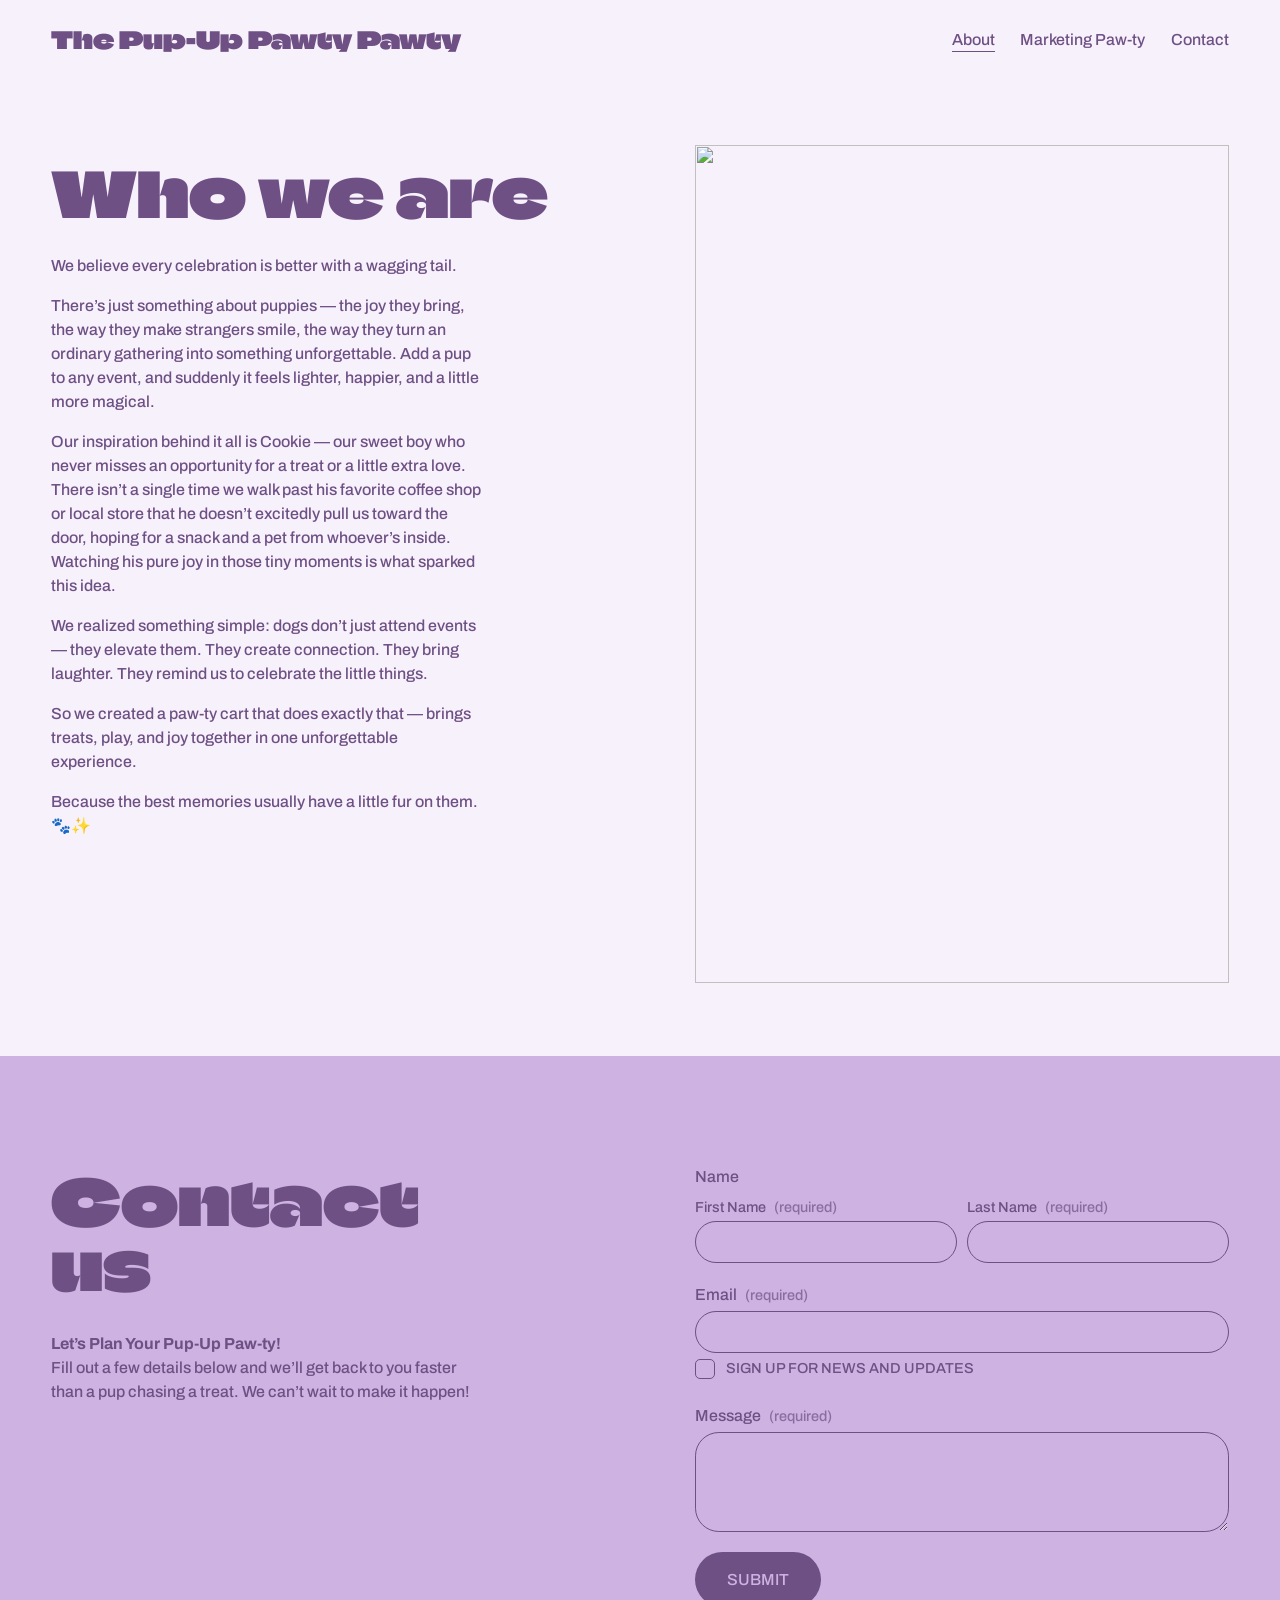
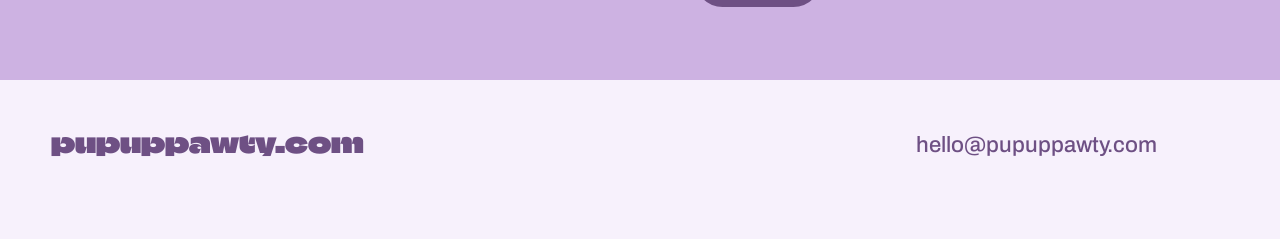
==== commit 5aa9f753: "add formspree HTML" ====
--- a/about.html
+++ b/about.html
@@ -31,6 +31,8 @@
   <link rel="stylesheet" href="https://fonts.googleapis.com/css2?family=Archivo:ital,wght@0,300;0,400;0,500;0,600;0,700;1,400&family=Climate+Crisis&display=swap">
 
   <link rel="stylesheet" type="text/css" href="css/style.css">
+
+  <link rel="icon" type="image/x-icon" href="/favicon.ico">
   <style>
     [touch-action="none"] {
       -ms-touch-action: none;
@@ -440,7 +442,7 @@
                     " data-animation-role="header-element">
 
                 <div class="header-title-text">
-                  <a id="site-title" href="./index.html" data-animation-role="header-element">The Pup-Up Pawty Pawty</a>
+                  <a id="site-title" href="./" data-animation-role="header-element">The Pup-Up Pawty Pawty</a>
                 </div>
 
 
@@ -457,7 +459,7 @@
 
 
                     <div class="header-nav-item header-nav-item--collection header-nav-item--active">
-                      <a href="./about.html" data-animation-role="header-element" aria-current="page">
+                      <a href="./about" data-animation-role="header-element" aria-current="page">
                         About
                       </a>
                     </div>
@@ -468,7 +470,7 @@
 
 
                     <div class="header-nav-item header-nav-item--collection">
-                      <a href="./marketing.html" data-animation-role="header-element">
+                      <a href="./marketing" data-animation-role="header-element">
                         Marketing Paw-ty
                       </a>
                     </div>
@@ -479,7 +481,7 @@
 
 
                     <div class="header-nav-item header-nav-item--collection">
-                      <a href="./contact.html" data-animation-role="header-element">
+                      <a href="./contact" data-animation-role="header-element">
                         Contact
                       </a>
                     </div>
@@ -586,7 +588,7 @@
                     " data-animation-role="header-element">
 
                 <div class="header-title-text">
-                  <a id="site-title" href="./index.html" data-animation-role="header-element">The Pup-Up Pawty Pawty</a>
+                  <a id="site-title" href="./" data-animation-role="header-element">The Pup-Up Pawty Pawty</a>
                 </div>
 
 
@@ -603,7 +605,7 @@
 
 
                     <div class="header-nav-item header-nav-item--collection header-nav-item--active">
-                      <a href="./about.html" data-animation-role="header-element" aria-current="page">
+                      <a href="./about" data-animation-role="header-element" aria-current="page">
                         About
                       </a>
                     </div>
@@ -614,7 +616,7 @@
 
 
                     <div class="header-nav-item header-nav-item--collection">
-                      <a href="./marketing.html" data-animation-role="header-element">
+                      <a href="./marketing" data-animation-role="header-element">
                         Marketing Paw-ty
                       </a>
                     </div>
@@ -625,7 +627,7 @@
 
 
                     <div class="header-nav-item header-nav-item--collection">
-                      <a href="./contact.html" data-animation-role="header-element">
+                      <a href="./contact" data-animation-role="header-element">
                         Contact
                       </a>
                     </div>
@@ -881,7 +883,7 @@
 
 
                   <div class="container header-menu-nav-item header-menu-nav-item--collection header-menu-nav-item--active">
-                    <a href="./about.html" aria-current="page">
+                    <a href="./about" aria-current="page">
                       <div class="header-menu-nav-item-content">
                         About
                       </div>
@@ -895,7 +897,7 @@
 
 
                   <div class="container header-menu-nav-item header-menu-nav-item--collection">
-                    <a href="./marketing.html">
+                    <a href="./marketing">
                       <div class="header-menu-nav-item-content">
                         Marketing Paw-ty
                       </div>
@@ -909,7 +911,7 @@
 
 
                   <div class="container header-menu-nav-item header-menu-nav-item--collection">
-                    <a href="./contact.html">
+                    <a href="./contact">
                       <div class="header-menu-nav-item-content">
                         Contact
                       </div>
@@ -1583,7 +1585,7 @@
                           <style></style>
 
                           <div class="form-wrapper">
-                            <form autocomplete="on" class="react-form-contents" novalidate="" data-success-redirect="">
+                            <form autocomplete="on" class="react-form-contents" novalidate="" data-success-redirect="" action="https://formspree.io/f/xlgwqewb" method="POST">
                               <div tabindex="-1"></div>
                               <div class="field-list">
                                 <fieldset class="form-item fields Dvz7hGDGST0ttUYu name" id="name-yui_3_17_2_1_1733844208615_1051" data-dynamic-strings="">
@@ -1947,6 +1949,7 @@
       <div class="grecaptcha-error"></div><textarea id="g-recaptcha-response-100000" name="g-recaptcha-response" class="g-recaptcha-response" style="width: 250px; height: 40px; border: 1px solid rgb(193, 193, 193); margin: 10px 25px; padding: 0px; resize: none; display: none;"></textarea>
     </div><iframe style="display: none;" src="./About _ Bring Joy and Fun — Book a Pup-Event Today! — The Pup-Up Pawty Pawty_files/saved_resource(1).html"></iframe>
   </div>
+<script src="./js/main.js" defer></script>
 </body>
 
 </html>
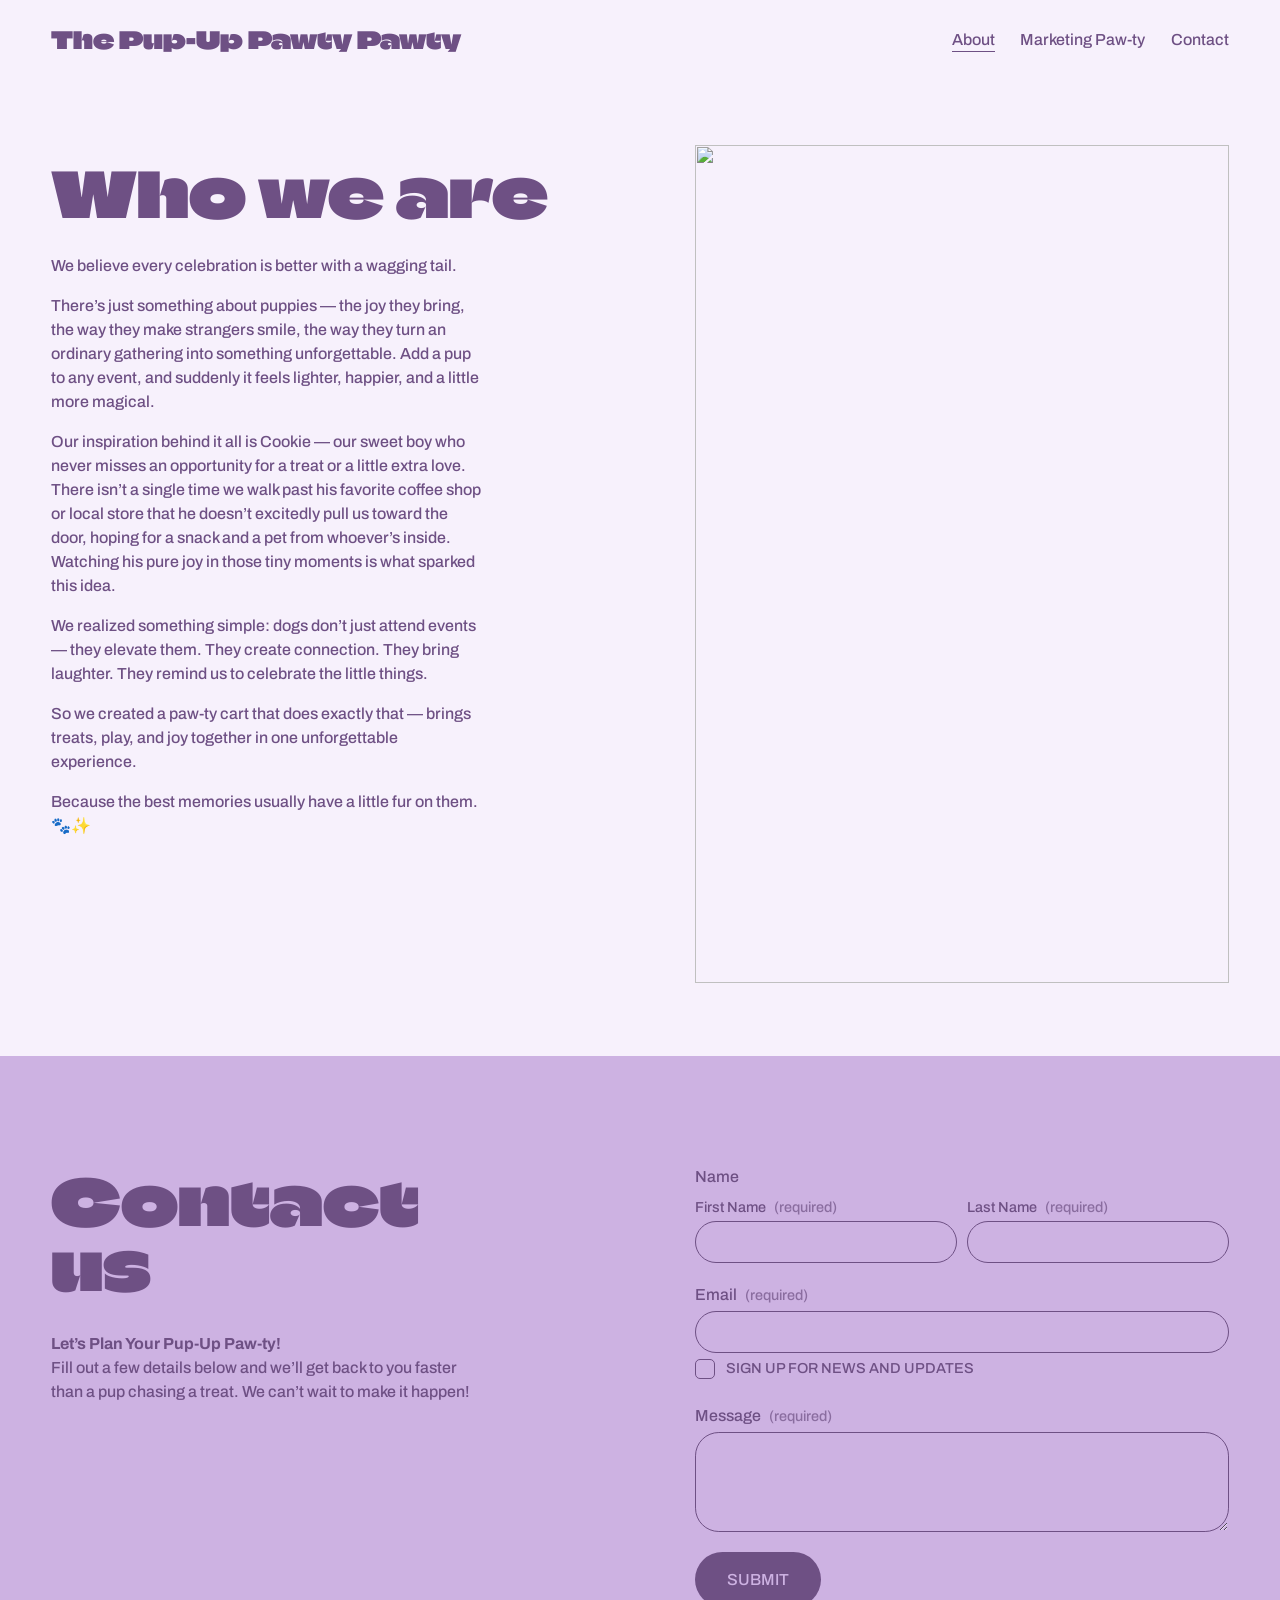
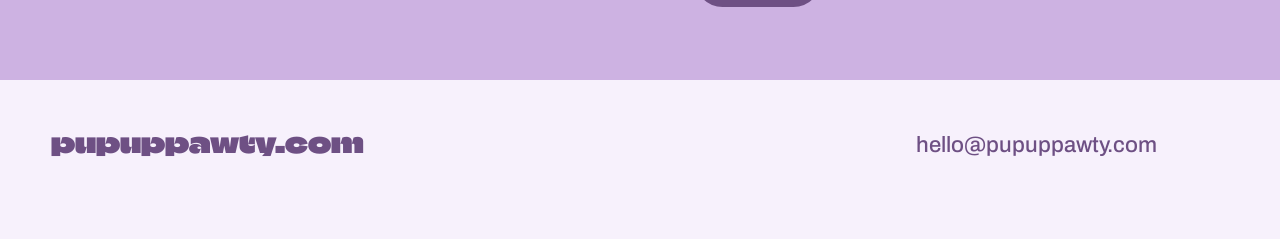
==== commit 464bc560: "add `required` to form fields" ====
--- a/about.html
+++ b/about.html
@@ -1598,25 +1598,25 @@
                                       <div class="EdVesee9jAEAfynd">
                                         <div class="caption-text ryFh_rqF4tQDtSkj">First Name<span class="description required">(required)</span></div>
                                       </div>
-                                    </label><input aria-invalid="false" aria-required="true" autocomplete="given-name" class="ngonnDl0lqs7ZArA" id="name-yui_3_17_2_1_1733844208615_1051-fname-field" name="fname" type="text" value=""><span class="V60Xg8ZMr2Q9qLks form-input-effects" aria-hidden="true"><span class="form-input-effects-border"></span></span></div>
+                                    </label><input aria-invalid="false" aria-required="true" autocomplete="given-name" class="ngonnDl0lqs7ZArA" id="name-yui_3_17_2_1_1733844208615_1051-fname-field" name="fname" type="text" value="" required><span class="V60Xg8ZMr2Q9qLks form-input-effects" aria-hidden="true"><span class="form-input-effects-border"></span></span></div>
                                   <div class="field last-name"><label class="Jr20Ov74P4k3VW22 caption" for="name-yui_3_17_2_1_1733844208615_1051-lname-field">
                                       <div class="EdVesee9jAEAfynd">
                                         <div class="caption-text ryFh_rqF4tQDtSkj">Last Name<span class="description required">(required)</span></div>
                                       </div>
-                                    </label><input aria-invalid="false" aria-required="true" autocomplete="family-name" class="ngonnDl0lqs7ZArA" id="name-yui_3_17_2_1_1733844208615_1051-lname-field" name="lname" type="text" value=""><span class="V60Xg8ZMr2Q9qLks form-input-effects" aria-hidden="true"><span class="form-input-effects-border"></span></span></div>
+                                    </label><input aria-invalid="false" aria-required="true" autocomplete="family-name" class="ngonnDl0lqs7ZArA" id="name-yui_3_17_2_1_1733844208615_1051-lname-field" name="lname" type="text" value="" required><span class="V60Xg8ZMr2Q9qLks form-input-effects" aria-hidden="true"><span class="form-input-effects-border"></span></span></div>
                                 </fieldset>
                                 <div class="form-item field email required" id="email-yui_3_17_2_1_1733846814511_2001" data-dynamic-strings=""><label for="email-yui_3_17_2_1_1733846814511_2001-field" class="title YB_rseKyzcQ64VtF">
                                     <div class="KBeHkQJXlg4N1Ujt">
                                       <div class="SP08ZLkhAnk2Rqaf"><span>Email</span><span class="description required">(required)</span></div>
                                     </div>
-                                  </label><input aria-invalid="false" aria-required="true" autocomplete="email" class="ngonnDl0lqs7ZArA" id="email-yui_3_17_2_1_1733846814511_2001-field" placeholder="" type="email" value=""><span class="V60Xg8ZMr2Q9qLks form-input-effects" aria-hidden="true"><span class="form-input-effects-border"></span></span>
+                                  </label><input aria-invalid="false" aria-required="true" autocomplete="email" class="ngonnDl0lqs7ZArA" id="email-yui_3_17_2_1_1733846814511_2001-field" placeholder="" type="email" value="" required><span class="V60Xg8ZMr2Q9qLks form-input-effects" aria-hidden="true"><span class="form-input-effects-border"></span></span>
                                   <div class="option"><label class="NyhiP5suSp03OhA1"><input class="wIoTXuBC0lMFtpfY" name="email-yui_3_17_2_1_1733846814511_2001-field" type="checkbox" value="Sign up for news and updates"><span data-dynamic-strings="true">Sign up for news and updates</span></label></div>
                                 </div>
                                 <div class="form-item field textarea required" id="textarea-yui_3_17_2_1_1733846814511_2003" data-dynamic-strings=""><label for="textarea-yui_3_17_2_1_1733846814511_2003-field" class="title YB_rseKyzcQ64VtF">
                                     <div class="KBeHkQJXlg4N1Ujt">
                                       <div class="SP08ZLkhAnk2Rqaf"><span>Message</span><span class="description required">(required)</span></div>
                                     </div>
-                                  </label><textarea id="textarea-yui_3_17_2_1_1733846814511_2003-field" aria-invalid="false" class="qj2U4ppWTRohr5rP" placeholder=""></textarea><span class="V60Xg8ZMr2Q9qLks form-input-effects" aria-hidden="true"><span class="form-input-effects-border"></span></span></div>
+                                  </label><textarea id="textarea-yui_3_17_2_1_1733846814511_2003-field" aria-invalid="false" class="qj2U4ppWTRohr5rP" placeholder="" required></textarea><span class="V60Xg8ZMr2Q9qLks form-input-effects" aria-hidden="true"><span class="form-input-effects-border"></span></span></div>
                                 <div class="lRuEnDB8VFYJAFVX" aria-hidden="true"><input aria-invalid="false" aria-required="false" autocomplete="new-password" class="ngonnDl0lqs7ZArA" id="email-confirmation-field" name="internal-4910577d-62c1-45d2-8ad2-3d51677f1741-ref" tabindex="-1" type="text" value=""><span class="V60Xg8ZMr2Q9qLks form-input-effects" aria-hidden="true"><span class="form-input-effects-border"></span></span></div>
                               </div>
                               <div class="form-button-wrapper form-button-wrapper--align-null"><button type="submit" class="button sqs-system-button sqs-editable-button form-submit-button sqs-button-element--primary none vj3vrvqNhcUOo_Bm" data-dynamic-strings="true" data-sqsp-button="true"><span class="form-submit-button-label">Submit</span><span class="LiqISyL3YVgi1SgG form-submit-button-state" aria-label="Submit"><span aria-hidden="true">Submit</span><span
--- a/css/style.css
+++ b/css/style.css
@@ -497,3 +497,9 @@
   position: static;
 }
 
+/* Overrides */
+.TextShape-node svg {
+  @media (max-width: 767px) {
+   display: none !important;
+  }
+}
